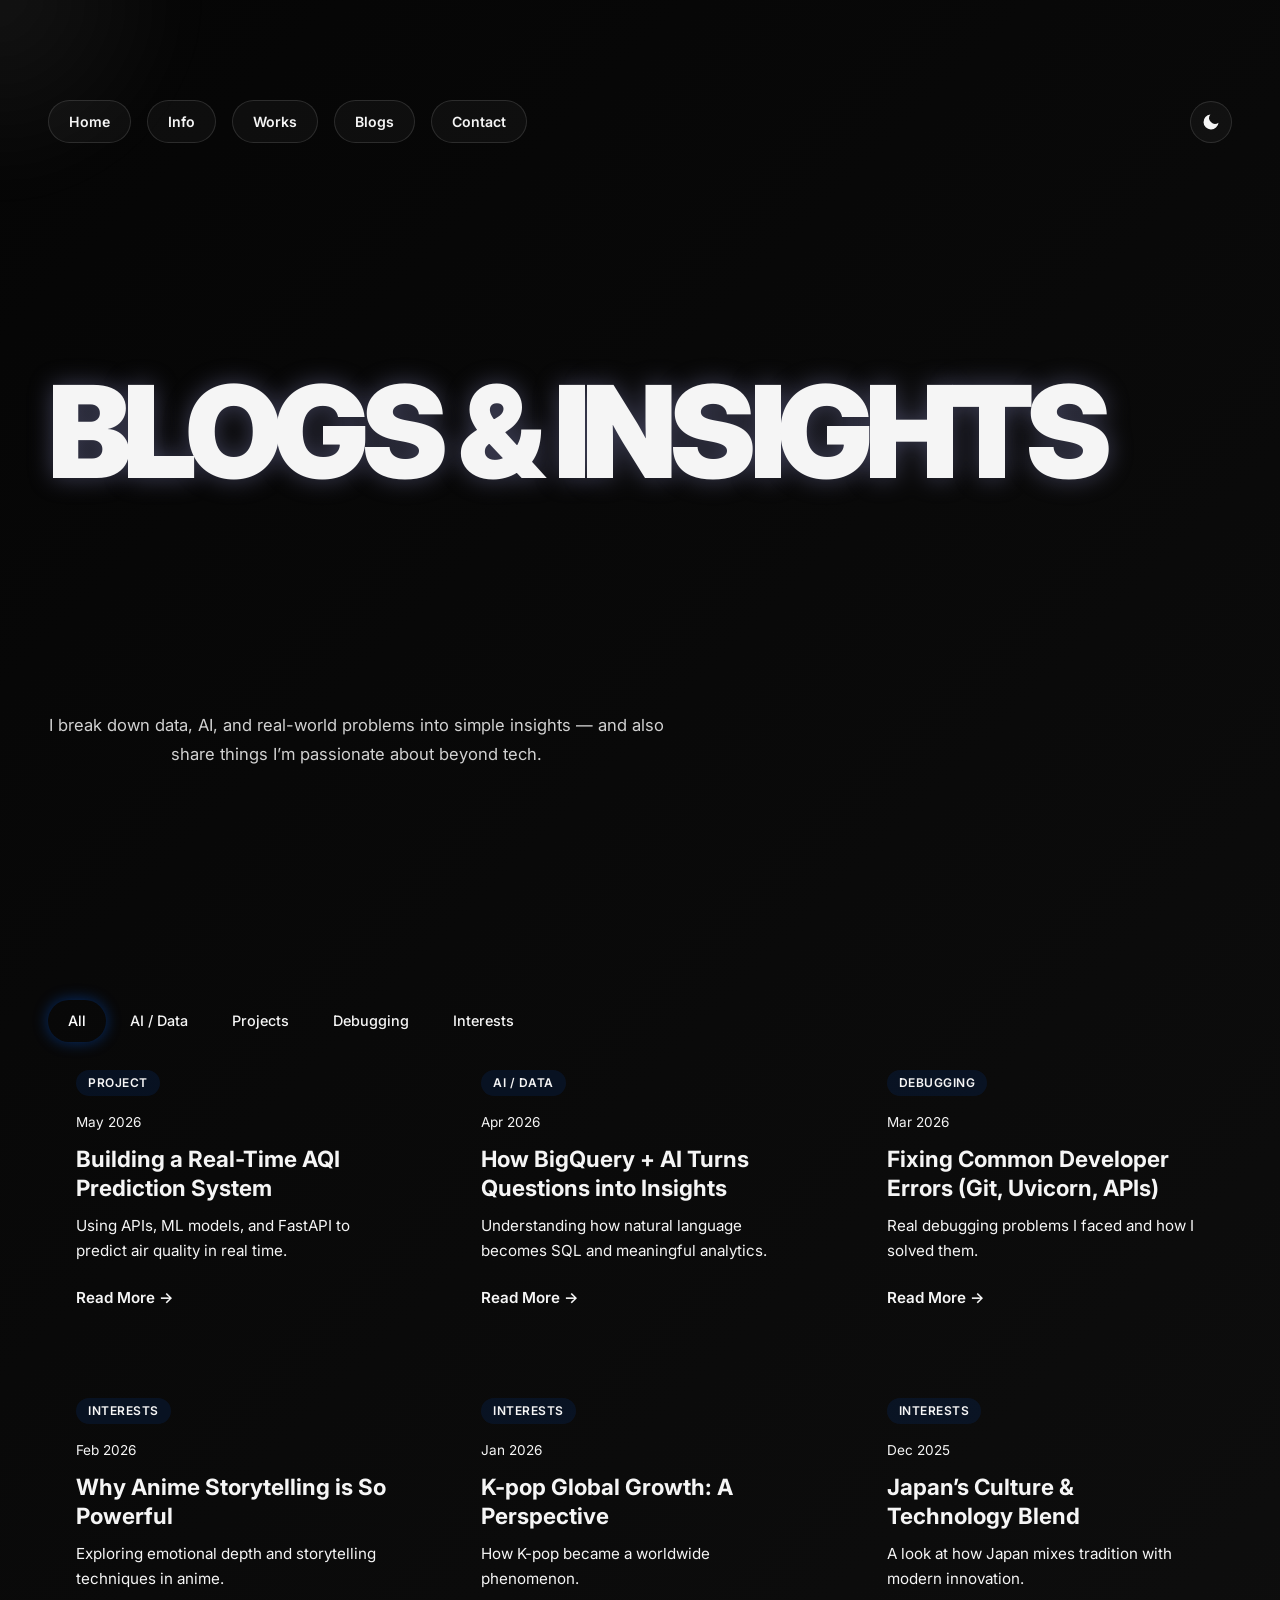
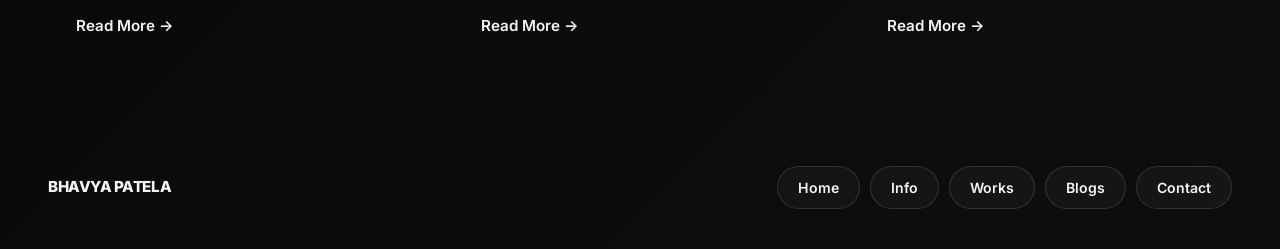
==== blogs.html @ 332b0438 "Added Blog Section" ====
<!DOCTYPE html>
<html lang="en">

<head>
  <meta charset="UTF-8" />
  <meta name="viewport" content="width=device-width, initial-scale=1.0" />
  <title>Bhavya Patela | Blogs & Insights</title>
  <meta name="description"
    content="Blogs and Insights by Bhavya Patela - Covering Data Analysis, AI, BigQuery, and personal interests like Anime, K-pop, and Japan." />

  <link rel="preconnect" href="https://fonts.googleapis.com" />
  <link rel="preconnect" href="https://fonts.gstatic.com" crossorigin />
  <link href="https://fonts.googleapis.com/css2?family=Inter:wght@400;500;600;700;800;900&display=swap"
    rel="stylesheet" />
  <link href="https://fonts.googleapis.com/css2?family=Roboto+Condensed:wght@600&display=swap" rel="stylesheet">

  <link rel="stylesheet" href="style.css" />
</head>

<body class="blogs-page">
  <div class="noise"></div>
  <div class="cursor-glow" id="cursorGlow"></div>

  <main>
    <section class="hero section">
      <div class="hero-nav-pills reveal show">
        <div class="nav-links">
          <a href="index.html#hero">Home</a>
          <a href="index.html#about">Info</a>
          <a href="index.html#projects">Works</a>
          <a href="blogs.html" class="active">Blogs</a>
          <a href="index.html#contact">Contact</a>
        </div>
        <button class="theme-toggle" id="themeToggle" aria-label="Toggle theme">
          <svg id="themeIcon" viewBox="0 0 24 24">
            <path d="M21 12.79A9 9 0 1 1 11.21 3 7 7 0 0 0 21 12.79z"></path>
          </svg>
        </button>
      </div>

      <div class="hero-title reveal show">
        <h1>Blogs & Insights</h1>
      </div>

      <div class="hero-bottom">
        <div class="hero-intro reveal show" style="max-width: 800px; margin: 0 auto; text-align: center;">
          <p>
            I break down data, AI, and real-world problems into simple insights — and also share things I’m passionate about beyond tech.
          </p>
        </div>
      </div>
    </section>

    <section class="section blogs-section">
      <div class="blog-filters reveal show">
        <button class="filter-btn active" data-filter="all">All</button>
        <button class="filter-btn" data-filter="ai-data">AI / Data</button>
        <button class="filter-btn" data-filter="projects">Projects</button>
        <button class="filter-btn" data-filter="debugging">Debugging</button>
        <button class="filter-btn" data-filter="interests">Interests</button>
      </div>

      <div class="blog-grid" id="blogGrid">
        <!-- Professional Blogs -->
        <article class="blog-card reveal show" data-category="projects">
          <div class="blog-content">
            <span class="blog-tag">Project</span>
            <span class="blog-date">May 2026</span>
            <h3>Building a Real-Time AQI Prediction System</h3>
            <p>Using APIs, ML models, and FastAPI to predict air quality in real time.</p>
            <button class="read-more-btn" onclick="openModal('Building a Real-Time AQI Prediction System')">Read More &rarr;</button>
          </div>
        </article>

        <article class="blog-card reveal show" data-category="ai-data">
          <div class="blog-content">
            <span class="blog-tag">AI / Data</span>
            <span class="blog-date">Apr 2026</span>
            <h3>How BigQuery + AI Turns Questions into Insights</h3>
            <p>Understanding how natural language becomes SQL and meaningful analytics.</p>
            <button class="read-more-btn" onclick="openModal('How BigQuery + AI Turns Questions into Insights')">Read More &rarr;</button>
          </div>
        </article>

        <article class="blog-card reveal show" data-category="debugging">
          <div class="blog-content">
            <span class="blog-tag">Debugging</span>
            <span class="blog-date">Mar 2026</span>
            <h3>Fixing Common Developer Errors (Git, Uvicorn, APIs)</h3>
            <p>Real debugging problems I faced and how I solved them.</p>
            <button class="read-more-btn" onclick="openModal('Fixing Common Developer Errors (Git, Uvicorn, APIs)')">Read More &rarr;</button>
          </div>
        </article>

        <!-- Personal Interest Blogs -->
        <article class="blog-card reveal show" data-category="interests">
          <div class="blog-content">
            <span class="blog-tag">Interests</span>
            <span class="blog-date">Feb 2026</span>
            <h3>Why Anime Storytelling is So Powerful</h3>
            <p>Exploring emotional depth and storytelling techniques in anime.</p>
            <button class="read-more-btn" onclick="openModal('Why Anime Storytelling is So Powerful')">Read More &rarr;</button>
          </div>
        </article>

        <article class="blog-card reveal show" data-category="interests">
          <div class="blog-content">
            <span class="blog-tag">Interests</span>
            <span class="blog-date">Jan 2026</span>
            <h3>K-pop Global Growth: A Perspective</h3>
            <p>How K-pop became a worldwide phenomenon.</p>
            <button class="read-more-btn" onclick="openModal('K-pop Global Growth: A Perspective')">Read More &rarr;</button>
          </div>
        </article>

        <article class="blog-card reveal show" data-category="interests">
          <div class="blog-content">
            <span class="blog-tag">Interests</span>
            <span class="blog-date">Dec 2025</span>
            <h3>Japan’s Culture & Technology Blend</h3>
            <p>A look at how Japan mixes tradition with modern innovation.</p>
            <button class="read-more-btn" onclick="openModal('Japan’s Culture & Technology Blend')">Read More &rarr;</button>
          </div>
        </article>
      </div>
    </section>

  </main>

  <footer class="site-footer">
    <p>BHAVYA PATELA</p>
    <div>
      <a href="index.html#hero">Home</a>
      <a href="index.html#about">Info</a>
      <a href="index.html#projects">Works</a>
      <a href="blogs.html">Blogs</a>
      <a href="index.html#contact">Contact</a>
    </div>
  </footer>

  <!-- Blog Modal Placeholder -->
  <div class="blog-modal" id="blogModal">
    <div class="modal-content">
      <button class="close-btn" onclick="closeModal()">&times;</button>
      <div class="modal-body">
        <h2 id="modalTitle">Blog Title</h2>
        <div class="modal-meta">
            <span id="modalDate">May 2026</span> &bull; <span id="modalCategory">Category</span>
        </div>
        <div class="modal-text">
            <p>This is a placeholder for the full blog content. In a complete application, this would contain the full article detailing the topic, complete with code snippets, images, and deeper insights.</p>
            <p>Lorem ipsum dolor sit amet, consectetur adipiscing elit. Sed do eiusmod tempor incididunt ut labore et dolore magna aliqua. Ut enim ad minim veniam, quis nostrud exercitation ullamco laboris nisi ut aliquip ex ea commodo consequat.</p>
        </div>
      </div>
    </div>
  </div>

  <script src="script.js"></script>
  <script src="blogs.js"></script>
</body>

</html>
---- style.css ----
:root {
  --bg: #050505;
  --panel: #0d0d0d;
  --text: #f5f5f5;
  --muted: #a6a6a6;
  --line: rgba(255, 255, 255, 0.12);
  --line-strong: rgba(255, 255, 255, 0.26);
  --pill: rgba(255, 255, 255, 0.035);
  --max: 1440px;
  --radius: 28px;
}

body.light-theme {
  --bg: #f8f8f8;
  --panel: #ffffff;
  --text: #121212;
  --muted: #666666;
  --line: rgba(0, 0, 0, 0.08);
  --line-strong: rgba(0, 0, 0, 0.18);
  --pill: rgba(0, 0, 0, 0.025);
}

* {
  margin: 0;
  padding: 0;
  box-sizing: border-box;
}

html {
  scroll-behavior: smooth;
}

body {
  font-family: "Inter", sans-serif;
  color: var(--text);
  overflow-x: hidden;
  line-height: 1.5;
  background: linear-gradient(135deg, #050505, #111111, #0a0a0a, #1a1a1a);
  background-size: 400% 400%;
  animation: bgShift 14s ease-in-out infinite alternate;
  transition: background 0.3s ease, color 0.3s ease;
}

body.light-theme {
  background: linear-gradient(135deg, #f8f8f8, #efefef, #f2f2f2, #e8e8e8);
}

@keyframes bgShift {
  0% {
    background-position: 0% 0%;
  }

  33% {
    background-position: 100% 50%;
  }

  66% {
    background-position: 50% 100%;
  }

  100% {
    background-position: 0% 50%;
  }
}

a {
  color: inherit;
  text-decoration: none;
}

button,
input,
textarea {
  font: inherit;
}

textarea {
  resize: none;
  overflow-y: auto;
}

/* Chrome, Edge, Brave */
::-webkit-scrollbar {
  width: 8px;
}

::-webkit-scrollbar-track {
  background: #0d0d0d;
}

::-webkit-scrollbar-thumb {
  background: rgba(255, 255, 255, 0.15);
  border-radius: 10px;
}

::-webkit-scrollbar-thumb:hover {
  background: rgba(255, 255, 255, 0.3);
}

/* Firefox */
* {
  scrollbar-width: thin;
  scrollbar-color: rgba(255, 255, 255, 0.2) #0d0d0d;
}

img {
  max-width: 100%;
  display: block;
}

/* overlays */
.noise {
  position: fixed;
  inset: 0;
  pointer-events: none;
  opacity: 0.04;
  z-index: 0;
  background-image:
    radial-gradient(circle at 25% 25%, rgba(255, 255, 255, 0.14) 0 1px, transparent 1px),
    radial-gradient(circle at 75% 75%, rgba(255, 255, 255, 0.1) 0 1px, transparent 1px);
  background-size: 18px 18px;
}

body.light-theme .noise {
  opacity: 0.03;
  background-image:
    radial-gradient(circle at 25% 25%, rgba(0, 0, 0, 0.1) 0 1px, transparent 1px),
    radial-gradient(circle at 75% 75%, rgba(0, 0, 0, 0.08) 0 1px, transparent 1px);
}

.cursor-glow {
  position: fixed;
  width: 420px;
  height: 420px;
  border-radius: 50%;
  background: radial-gradient(circle, rgba(255, 255, 255, 0.06), transparent 68%);
  transform: translate(-50%, -50%);
  pointer-events: none;
  z-index: 0;
  filter: blur(18px);
}

body.light-theme .cursor-glow {
  background: radial-gradient(circle, rgba(0, 0, 0, 0.04), transparent 68%);
}

.theme-toggle {
  background: var(--pill);
  border: 1px solid var(--line);
  color: var(--text);
  padding: 10px;
  border-radius: 999px;
  cursor: pointer;
  display: flex;
  align-items: center;
  justify-content: center;
  transition: 0.25s ease;
  width: 42px;
  height: 42px;
}

.theme-toggle:hover {
  background: var(--line);
  transform: scale(1.05);
}

.theme-toggle svg {
  width: 20px;
  height: 20px;
  fill: currentColor;
}

/* base section */
.section {
  position: relative;
  z-index: 1;
  width: min(100%, var(--max));
  margin: 0 auto;
  padding: 110px 60px;
}

/* hero */
.hero {
  min-height: 100vh;
  padding-top: 36px;
  padding-bottom: 48px;
  display: flex;
  flex-direction: column;
  justify-content: space-between;
  gap: 0;
}

.hero-nav-pills {
  display: flex;
  gap: 16px;
  flex-wrap: wrap;
  justify-content: space-between;
  align-items: center;
}

.nav-links {
  display: flex;
  gap: 16px;
  flex-wrap: wrap;
}

.hero-nav-pills a,
.site-footer a {
  display: inline-flex;
  align-items: center;
  justify-content: center;
  border: 1px solid var(--line);
  background: var(--pill);
  color: var(--text);
  border-radius: 999px;
  padding: 10px 20px;
  font-size: 0.88rem;
  font-weight: 600;
  transition: 0.25s ease;
  white-space: nowrap;
}

.hero-nav-pills a:hover,
.site-footer a:hover,
.socials a:hover,
.btn:hover {
  transform: translateY(-1px);
  border-color: var(--line-strong);
  background: var(--line);
}

.hero-title {
  flex: 1;
  display: flex;
  align-items: center;
  padding: 24px 0 16px;
}

.hero-title {
  text-shadow: 0 0 25px rgba(146, 148, 204, 0.4);
}

.hero-title h1 {
  width: 100%;
  font-size: clamp(4rem, 11vw, 10.5rem);
  line-height: 0.9;
  letter-spacing: -0.06em;
  font-weight: 900;
  text-transform: uppercase;
  white-space: nowrap;
}

.hero-bottom {
  display: grid;
  grid-template-columns: 1fr minmax(280px, 520px);
  gap: 48px;
  align-items: end;
  padding-bottom: 8px;
}

.hero-tags {
  display: flex;
  gap: 10px;
  flex-wrap: wrap;
  align-self: end;
}

.hero-tags span {
  border: 1px solid var(--line);
  border-radius: 999px;
  padding: 9px 16px;
  background: var(--pill);
  color: var(--muted);
  font-size: 0.9rem;
  transition: all 0.3s cubic-bezier(0.4, 0, 0.2, 1);
  cursor: default;
}

.hero-tags span:hover {
  background: var(--text);
  color: var(--bg);
  border-color: var(--text);
  transform: translateY(-3px);
  box-shadow: 0 10px 20px rgba(0, 0, 0, 0.1);
}

body.light-theme .hero-tags span:hover {
  box-shadow: 0 10px 20px rgba(0, 0, 0, 0.05);
}

.hero-intro {
  justify-self: end;
  width: 100%;
}

.hero-intro p {
  font-size: clamp(0.95rem, 1.3vw, 1.18rem);
  line-height: 1.7;
  color: var(--text);
  opacity: 0.85;
  margin-bottom: 24px;
}

.hero-actions {
  display: flex;
  gap: 12px;
  flex-wrap: wrap;
}

/* buttons */
.btn {
  display: inline-flex;
  align-items: center;
  justify-content: center;
  padding: 13px 24px;
  border-radius: 999px;
  border: 1px solid var(--line);
  font-weight: 700;
  font-size: 0.95rem;
  transition: 0.25s ease;
  cursor: pointer;
}

.btn-solid {
  background: #ffffff;
  color: #050505;
  border-color: transparent;
}

.btn-solid:hover {
  background: #e8e8e8;
}

.btn-outline {
  background: transparent;
  color: var(--text);
}

/* section headers */
.section-head {
  display: grid;
  gap: 10px;
  margin-bottom: 48px;
}

.eyebrow {
  color: var(--muted);
  font-size: 0.88rem;
  letter-spacing: 0.06em;
}

.section-head h2 {
  font-size: clamp(2rem, 4.5vw, 3.8rem);
  line-height: 1;
  letter-spacing: -0.05em;
  font-weight: 800;
}

/* projects */
.projects-grid {
  display: grid;
  grid-template-columns: repeat(2, minmax(0, 1fr));
  gap: 24px;
}

.project-card {
  border: 1px solid var(--line);
  border-radius: 32px;
  overflow: hidden;
  background: var(--panel);
  transition: transform 0.3s ease, border-color 0.3s ease, box-shadow 0.3s ease;
  will-change: transform;
}

.project-card:hover {
  border-color: var(--line-strong);
  box-shadow: 0 20px 60px rgba(0, 0, 0, 0.5);
}

.project-card:hover {
  box-shadow: 0 0 30px rgba(129, 129, 129, 0.25);
  transform: translateY(-5px);
}

.project-visual {
  position: relative;
  height: 380px;
  overflow: hidden;
  background: #111;
}

.project-visual img {
  width: 100%;
  height: 100%;
  object-fit: cover;
  transition: transform 0.6s ease;
}

.project-card:hover .project-visual img {
  transform: scale(1.05);
}

.project-visual::after {
  content: "";
  position: absolute;
  inset: 0;
  background: linear-gradient(to top, rgba(0, 0, 0, 0.6), rgba(0, 0, 0, 0.08), transparent);
}

.project-visual span {
  position: absolute;
  left: 22px;
  bottom: 22px;
  z-index: 2;
  border: 1px solid rgba(255, 255, 255, 0.16);
  background: rgba(0, 0, 0, 0.35);
  backdrop-filter: blur(8px);
  padding: 8px 16px;
  border-radius: 999px;
  font-size: 0.88rem;
  font-weight: 600;
  color: #fff;
}

.project-meta {
  padding: 22px 24px;
  display: flex;
  align-items: flex-end;
  justify-content: space-between;
  gap: 20px;
  border-top: 1px solid var(--line);
}

.project-year {
  color: var(--muted);
  font-size: 0.88rem;
  margin-bottom: 6px;
}

.project-meta h3 {
  font-size: 1.5rem;
  letter-spacing: -0.04em;
  line-height: 1.15;
}

.project-meta a {
  color: var(--muted);
  font-weight: 600;
  font-size: 0.9rem;
  transition: color 0.25s ease;
  white-space: nowrap;
}

.project-meta a:hover {
  color: var(--text);
}

/* about */
.about-layout {
  display: grid;
  grid-template-columns: 1.3fr 0.85fr;
  gap: 24px;
  align-items: start;
}

.about-copy {
  border: 1px solid var(--line);
  border-radius: var(--radius);
  padding: 32px;
  background: var(--pill);
}

.about-copy p {
  font-size: 1.05rem;
  color: var(--text);
  opacity: 0.9;
  line-height: 1.85;
  margin-bottom: 18px;
}

.about-copy p:last-child {
  margin-bottom: 0;
}

.stats-grid {
  display: grid;
  gap: 16px;
}

.stat-card {
  border: 1px solid var(--line);
  border-radius: 24px;
  padding: 24px;
  background: var(--pill);
  transition: border-color 0.25s ease;
}

.stat-card:hover {
  border-color: var(--line-strong);
}

.stat-card h3 {
  font-size: 2.8rem;
  line-height: 1;
  letter-spacing: -0.06em;
  margin-bottom: 8px;
}

.stat-card p {
  color: var(--muted);
  font-size: 0.9rem;
}

/* services + timeline */
.services-list,
.timeline {
  border-top: 1px solid var(--line);
}

.service-row {
  display: grid;
  grid-template-columns: 60px 220px 1fr;
  gap: 20px;
  align-items: start;
  padding: 22px 0;
  border-bottom: 1px solid var(--line);
}

.timeline-row {
  display: grid;
  grid-template-columns: minmax(180px, 220px) 1fr 140px;
  gap: 20px;
  align-items: start;
  padding: 22px 0;
  border-bottom: 1px solid var(--line);
}

.service-row:hover,
.timeline-row:hover {
  background: rgba(255, 255, 255, 0.015);
  padding-left: 8px;
  padding-right: 8px;
  border-radius: 12px;
  margin: 0 -8px;
}

.service-row span,
.timeline-year {
  color: var(--muted);
  font-size: 0.88rem;
  font-weight: 600;
}

.service-row h3,
.timeline-role {
  font-size: 1.2rem;
  font-weight: 700;
  letter-spacing: -0.03em;
  line-height: 1.35;
}

.service-row p,
.timeline-place {
  color: var(--muted);
  font-size: 0.95rem;
  line-height: 1.55;
}

/* ── MARQUEE ── */
.marquee-section {
  width: 100%;
  overflow: hidden;
  padding: 36px 0;
  background: var(--pill);
  border-top: 1px solid var(--line);
  border-bottom: 1px solid var(--line);
}

.marquee {
  width: 100%;
  overflow: hidden;
  position: relative;
}

.marquee::before,
.marquee::after {
  content: "";
  position: absolute;
  top: 0;
  width: 120px;
  height: 100%;
  z-index: 2;
  pointer-events: none;
}

.marquee::before {
  left: 0;
  background: linear-gradient(to right, var(--bg), transparent);
}

.marquee::after {
  right: 0;
  background: linear-gradient(to left, var(--bg), transparent);
}

.marquee-track {
  display: flex;
  align-items: center;
  width: max-content;
  animation: marquee-scroll 26s linear infinite;
  will-change: transform;
}

.marquee-content {
  display: flex;
  align-items: center;
  gap: 100px;
  flex: 0 0 auto;
  margin-right: 100px;
}

.tech-logo {
  height: 48px;
  width: auto;
  flex: 0 0 auto;
  object-fit: contain;
  opacity: 0.65;
  filter: grayscale(100%) brightness(0.8);
  transition: transform 0.25s ease, filter 0.25s ease, opacity 0.25s ease;
}

.tech-logo:hover {
  opacity: 1;
  filter: grayscale(0%) brightness(1);
  transform: scale(1.1);
}

@keyframes marquee-scroll {
  from {
    transform: translateX(0);
  }

  to {
    transform: translateX(-50%);
  }
}

/* contact */
.contact-box {
  border: 1px solid var(--line);
  border-radius: 36px;
  padding: 40px;
  background: var(--panel);
  display: grid;
  grid-template-columns: 1.1fr 0.9fr;
  gap: 40px;
}

.contact-copy h2 {
  font-size: clamp(1.8rem, 3.5vw, 3.2rem);
  line-height: 1.05;
  letter-spacing: -0.05em;
  margin: 10px 0 18px;
}

.contact-text {
  color: var(--text);
  opacity: 0.8;
  max-width: 500px;
  margin-bottom: 22px;
  line-height: 1.75;
  font-size: 0.98rem;
}

.email-link {
  display: inline-block;
  font-size: 1rem;
  font-weight: 700;
  margin-bottom: 22px;
  transition: opacity 0.2s ease;
}

.email-link:hover {
  opacity: 0.7;
}

.socials {
  display: flex;
  gap: 10px;
  flex-wrap: wrap;
}

.socials a {
  border: 1px solid var(--line);
  border-radius: 999px;
  padding: 9px 18px;
  color: var(--muted);
  font-size: 0.9rem;
  transition: 0.25s ease;
}

.socials a:hover {
  color: var(--text);
  border-color: var(--line-strong);
}

.contact-form {
  display: grid;
  gap: 14px;
}

.contact-form input,
.contact-form textarea {
  width: 100%;
  border: 1px solid var(--line);
  background: rgba(255, 255, 255, 0.02);
  border-radius: 18px;
  padding: 14px 18px;
  color: var(--text);
  outline: none;
  transition: border-color 0.2s ease, background 0.2s ease;
  font-size: 0.95rem;
}

.contact-form input:focus,
.contact-form textarea:focus {
  border-color: var(--line-strong);
  background: rgba(255, 255, 255, 0.04);
}

.form-note {
  color: var(--muted);
  min-height: 20px;
  font-size: 0.9rem;
}

/* footer */
.site-footer {
  width: min(100%, var(--max));
  margin: 0 auto;
  padding: 0 60px 40px;
  display: flex;
  justify-content: space-between;
  align-items: center;
  gap: 18px;
  position: relative;
  z-index: 1;
}

.site-footer p {
  font-weight: 800;
  letter-spacing: -0.03em;
  font-size: 0.95rem;
}

.site-footer div {
  display: flex;
  gap: 10px;
  flex-wrap: wrap;
}

/* reveal */
.reveal {
  opacity: 0;
  transform: translateY(28px);
  transition: opacity 0.75s ease, transform 0.75s ease;
}

.reveal.show {
  opacity: 1;
  transform: translateY(0);
}

/* typewriter */
.typewriter-line {
  font-size: 1.1rem;
  color: var(--muted);
  margin-top: 14px;
  letter-spacing: 0.02em;
  min-height: 1.6em;
}

.typewriter-line::after {
  content: "|";
  animation: blink 0.7s infinite;
  margin-left: 2px;
  color: var(--muted);
}

@keyframes blink {

  0%,
  100% {
    opacity: 1;
  }

  50% {
    opacity: 0;
  }
}

/* responsive */
@media (max-width: 1280px) {
  .section {
    padding: 100px 48px;
  }

  .site-footer {
    padding: 0 48px 40px;
  }

  .hero-title h1 {
    font-size: clamp(3.5rem, 10vw, 9rem);
  }
}

@media (max-width: 1100px) {
  .section {
    padding: 90px 40px;
  }

  .site-footer {
    padding: 0 40px 36px;
  }

  .hero-bottom {
    grid-template-columns: 1fr;
    gap: 28px;
  }

  .hero-intro {
    justify-self: start;
    max-width: 600px;
  }

  .about-layout {
    grid-template-columns: 1fr;
  }

  .projects-grid {
    grid-template-columns: 1fr;
  }

  .contact-box {
    grid-template-columns: 1fr;
    gap: 28px;
  }

  .service-row {
    grid-template-columns: 60px 200px 1fr;
    gap: 16px;
  }

  .timeline-row {
    grid-template-columns: 200px 1fr 140px;
    gap: 16px;
  }
}

@media (max-width: 900px) {
  .hero-title h1 {
    font-size: clamp(3rem, 9vw, 7rem);
    white-space: normal;
    word-break: break-word;
  }

  .service-row {
    grid-template-columns: 50px 160px 1fr;
    gap: 12px;
  }

  .timeline-row {
    grid-template-columns: 180px 1fr 120px;
    gap: 12px;
  }
}

@media (max-width: 768px) {
  .section {
    padding: 64px 20px;
  }

  .section-head {
    gap: 10px;
    margin-bottom: 32px;
  }

  .eyebrow {
    font-size: 0.8rem;
    text-transform: uppercase;
    letter-spacing: 0.1em;
  }

  .section-head h2 {
    font-size: 2.2rem;
    line-height: 1.1;
  }

  .hero {
    min-height: 95vh;
    padding-top: 48px;
    padding-bottom: 48px;
    gap: 40px;
  }

  .hero-nav-pills {
    gap: 12px;
    justify-content: center;
    width: 100%;
    margin-bottom: 20px;
  }

  .hero-nav-pills a,
  .site-footer a {
    font-size: 0.82rem;
    padding: 12px 18px;
    flex: 1;
    min-width: calc(50% - 12px);
  }

  .hero-title {
    padding: 32px 0;
    text-align: center;
  }

  .hero-title h1 {
    font-size: clamp(3rem, 14vw, 4.8rem);
    line-height: 0.95;
    letter-spacing: -0.04em;
    white-space: normal;
    word-break: break-word;
  }

  .hero-bottom {
    grid-template-columns: 1fr;
    gap: 24px;
    text-align: center;
  }

  .hero-tags {
    justify-content: center;
    gap: 8px;
  }

  .hero-tags span {
    padding: 8px 14px;
    font-size: 0.8rem;
  }

  .hero-intro {
    max-width: 100%;
  }

  .hero-intro p {
    font-size: 1rem;
    line-height: 1.6;
    color: var(--text);
    opacity: 0.85;
  }

  .hero-actions {
    justify-content: center;
    gap: 12px;
  }

  .btn {
    padding: 12px 24px;
    font-size: 0.9rem;
    width: 100%;
  }

  .projects-grid {
    grid-template-columns: 1fr;
    gap: 24px;
  }

  .project-card {
    border-radius: 28px;
  }

  .project-visual {
    height: 260px;
  }

  .project-meta {
    padding: 20px;
    flex-direction: column;
    align-items: stretch;
    gap: 16px;
  }

  .project-meta h3 {
    font-size: 1.4rem;
    margin-bottom: 4px;
  }

  .project-meta a {
    display: block;
    padding: 10px;
    text-align: center;
    border: 1px solid var(--line);
    border-radius: 12px;
    background: var(--pill);
  }

  .about-copy {
    padding: 24px;
    border-radius: 24px;
  }

  .about-copy p {
    font-size: 1rem;
    line-height: 1.7;
  }

  .stats-grid {
    grid-template-columns: 1fr;
    gap: 16px;
  }

  .stat-card {
    padding: 24px;
    text-align: center;
  }

  .stat-card h3 {
    font-size: 2.4rem;
  }

  .service-row,
  .timeline-row {
    grid-template-columns: 1fr;
    gap: 8px;
    padding: 20px 12px;
    background: var(--pill);
    border-radius: 16px;
    margin-bottom: 12px;
    border-bottom: none;
  }

  .service-row span,
  .timeline-year {
    font-size: 0.85rem;
    color: var(--muted);
    opacity: 0.8;
  }

  .service-row h3,
  .timeline-role {
    font-size: 1.1rem;
    line-height: 1.3;
  }

  .service-row p,
  .timeline-place {
    font-size: 0.9rem;
    line-height: 1.6;
    color: var(--muted);
  }

  .marquee-section {
    padding: 32px 0;
  }

  .marquee-content {
    gap: 60px;
  }

  .tech-logo {
    height: 40px;
  }

  .contact-box {
    padding: 24px;
    border-radius: 28px;
  }

  .contact-copy h2 {
    font-size: 2rem;
    text-align: center;
  }

  .contact-text {
    font-size: 1rem;
    text-align: center;
    margin: 0 auto 24px;
  }

  .email-link {
    display: block;
    text-align: center;
    font-size: 1.1rem;
    margin-bottom: 32px;
  }

  .socials {
    justify-content: center;
    gap: 10px;
  }

  .contact-form {
    margin-top: 20px;
  }

  .site-footer {
    padding: 0 20px 40px;
    text-align: center;
    align-items: center;
  }

  .site-footer div {
    justify-content: center;
    width: 100%;
  }
}

@media (max-width: 400px) {
  .hero-title h1 {
    font-size: clamp(2.4rem, 15vw, 3.8rem);
  }

  .section {
    padding: 56px 16px;
  }

  .hero-nav-pills a {
    font-size: 0.75rem;
    padding: 8px 12px;
  }

  .project-visual {
    height: 220px;
  }

  .contact-box {
    padding: 20px;
  }
  }
}

/* ==========================================================================
   BLOGS & INSIGHTS PAGE STYLES
   ========================================================================== */

/* Filters */
.blog-filters {
  display: flex;
  flex-wrap: wrap;
  gap: 12px;
  justify-content: center;
  margin-bottom: 48px;
}

.filter-btn {
  background: var(--bg-card);
  color: var(--text-secondary);
  border: 1px solid var(--border);
  padding: 10px 20px;
  border-radius: 30px;
  font-family: inherit;
  font-size: 0.9rem;
  font-weight: 500;
  cursor: pointer;
  transition: all 0.3s ease;
}

.filter-btn:hover {
  border-color: var(--accent);
  color: var(--text-primary);
}

.filter-btn.active {
  background: var(--accent);
  color: #fff;
  border-color: var(--accent);
  box-shadow: 0 0 15px rgba(0, 102, 255, 0.4);
}

/* Blog Grid */
.blog-grid {
  display: grid;
  grid-template-columns: repeat(3, 1fr);
  gap: 32px;
}

@media (max-width: 1024px) {
  .blog-grid {
    grid-template-columns: repeat(2, 1fr);
  }
}

@media (max-width: 768px) {
  .blog-grid {
    grid-template-columns: 1fr;
  }
}

/* Blog Card */
.blog-card {
  background: var(--bg-card);
  border: 1px solid var(--border);
  border-radius: 16px;
  padding: 28px;
  display: flex;
  flex-direction: column;
  transition: all 0.4s cubic-bezier(0.16, 1, 0.3, 1);
  position: relative;
  overflow: hidden;
  height: 100%;
}

.blog-card::before {
  content: "";
  position: absolute;
  top: 0;
  left: 0;
  right: 0;
  height: 3px;
  background: linear-gradient(90deg, transparent, var(--accent), transparent);
  opacity: 0;
  transition: opacity 0.4s ease;
}

.blog-card:hover {
  transform: translateY(-5px) scale(1.02);
  border-color: rgba(255, 255, 255, 0.2);
  box-shadow: 0 10px 30px rgba(0, 102, 255, 0.1);
}

.blog-card:hover::before {
  opacity: 1;
}

.blog-content {
  display: flex;
  flex-direction: column;
  flex-grow: 1;
}

.blog-tag {
  align-self: flex-start;
  background: rgba(0, 102, 255, 0.1);
  color: var(--accent);
  padding: 4px 12px;
  border-radius: 20px;
  font-size: 0.75rem;
  font-weight: 600;
  text-transform: uppercase;
  letter-spacing: 0.5px;
  margin-bottom: 16px;
}

.blog-date {
  font-size: 0.85rem;
  color: var(--text-tertiary);
  margin-bottom: 12px;
}

.blog-card h3 {
  font-size: 1.4rem;
  color: var(--text-primary);
  margin-bottom: 12px;
  line-height: 1.3;
}

.blog-card p {
  color: var(--text-secondary);
  font-size: 0.95rem;
  line-height: 1.6;
  margin-bottom: 24px;
  flex-grow: 1;
}

.read-more-btn {
  background: transparent;
  border: none;
  color: var(--text-primary);
  font-family: inherit;
  font-size: 0.95rem;
  font-weight: 600;
  padding: 0;
  cursor: pointer;
  display: flex;
  align-items: center;
  gap: 8px;
  transition: color 0.3s ease;
  align-self: flex-start;
}

.read-more-btn:hover {
  color: var(--accent);
}

/* Modal */
.blog-modal {
  position: fixed;
  top: 0;
  left: 0;
  width: 100%;
  height: 100%;
  background: rgba(0, 0, 0, 0.8);
  backdrop-filter: blur(8px);
  z-index: 1000;
  display: flex;
  justify-content: center;
  align-items: center;
  opacity: 0;
  pointer-events: none;
  transition: opacity 0.4s ease;
  padding: 20px;
}

.blog-modal.open {
  opacity: 1;
  pointer-events: all;
}

.modal-content {
  background: #111;
  border: 1px solid var(--border);
  border-radius: 16px;
  width: 100%;
  max-width: 800px;
  max-height: 90vh;
  overflow-y: auto;
  position: relative;
  transform: translateY(30px);
  transition: transform 0.4s cubic-bezier(0.16, 1, 0.3, 1);
  box-shadow: 0 20px 50px rgba(0, 0, 0, 0.5);
}

.blog-modal.open .modal-content {
  transform: translateY(0);
}

.close-btn {
  position: absolute;
  top: 20px;
  right: 20px;
  background: rgba(255, 255, 255, 0.1);
  border: none;
  color: #fff;
  width: 36px;
  height: 36px;
  border-radius: 50%;
  font-size: 1.5rem;
  cursor: pointer;
  display: flex;
  align-items: center;
  justify-content: center;
  transition: background 0.3s ease;
}

.close-btn:hover {
  background: rgba(255, 255, 255, 0.2);
}

.modal-body {
  padding: 48px;
}

.modal-body h2 {
  font-size: 2.2rem;
  margin-bottom: 16px;
  color: var(--text-primary);
  line-height: 1.2;
}

.modal-meta {
  font-size: 0.9rem;
  color: var(--text-secondary);
  margin-bottom: 32px;
  padding-bottom: 24px;
  border-bottom: 1px solid var(--border);
}

.modal-meta span {
  color: var(--accent);
  font-weight: 500;
}

.modal-text p {
  color: var(--text-secondary);
  font-size: 1.05rem;
  line-height: 1.8;
  margin-bottom: 24px;
}

@media (max-width: 600px) {
  .modal-body {
    padding: 32px 24px;
  }
  .modal-body h2 {
    font-size: 1.8rem;
  }
}
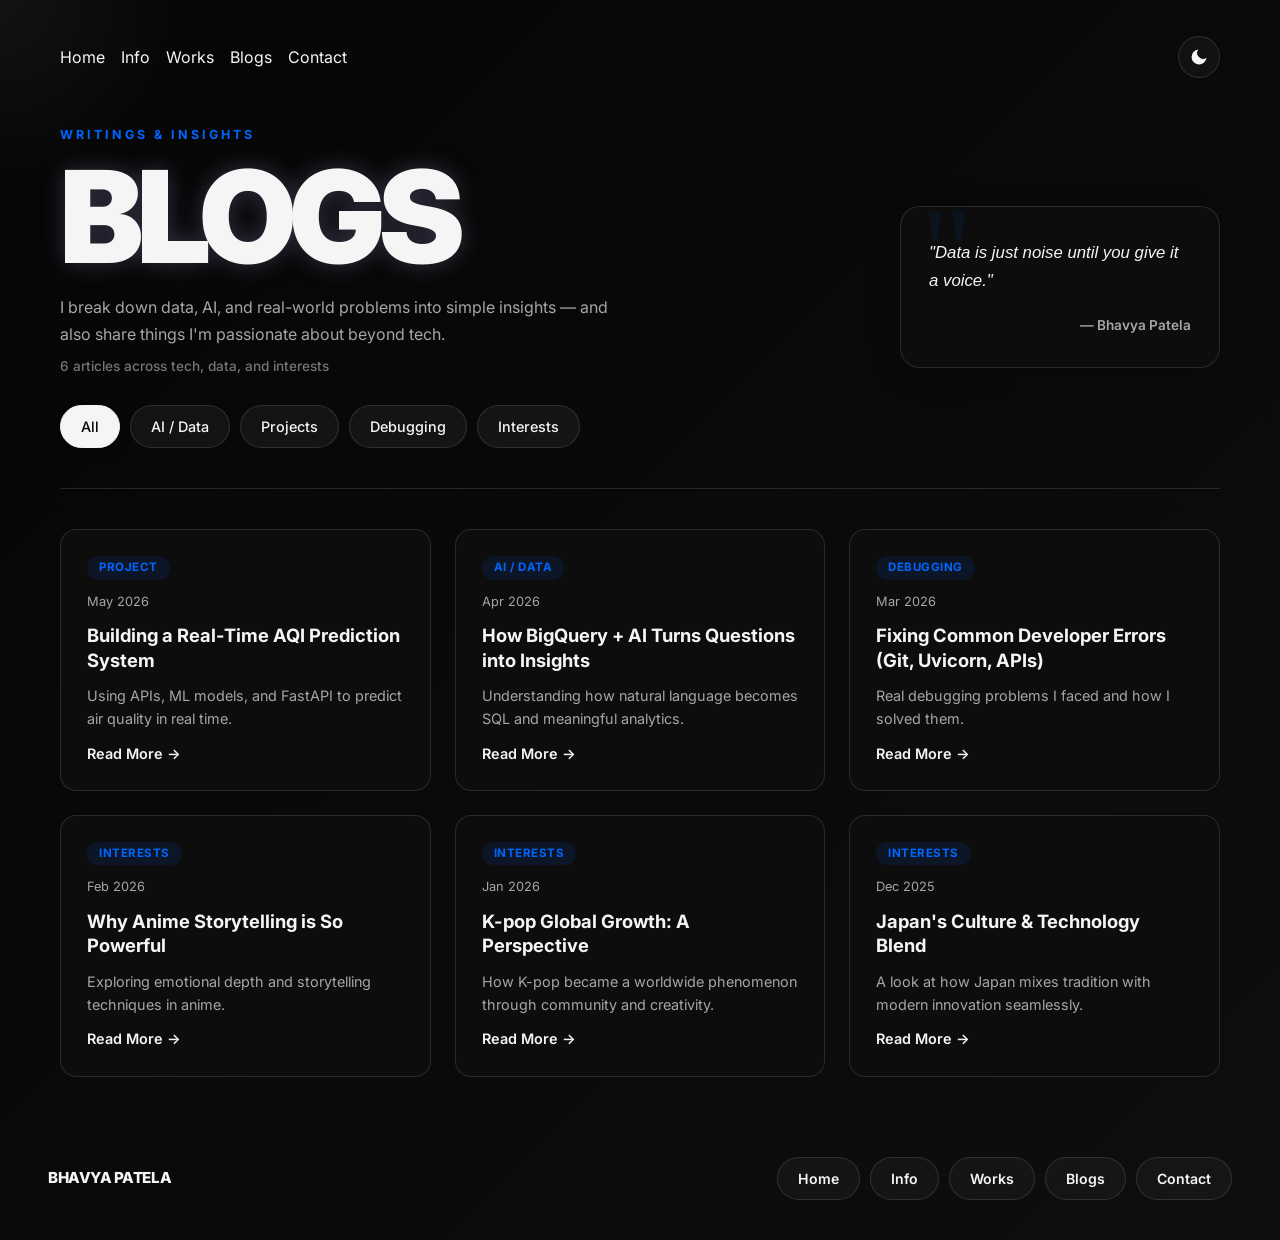
==== commit 60fd75f5: "Updated cards and effect in blogs" ====
--- a/blogs.html
+++ b/blogs.html
@@ -12,121 +12,348 @@
   <link rel="preconnect" href="https://fonts.gstatic.com" crossorigin />
   <link href="https://fonts.googleapis.com/css2?family=Inter:wght@400;500;600;700;800;900&display=swap"
     rel="stylesheet" />
-  <link href="https://fonts.googleapis.com/css2?family=Roboto+Condensed:wght@600&display=swap" rel="stylesheet">
 
   <link rel="stylesheet" href="style.css" />
+
+  <style>
+    /* ---- Blogs Page Scoped Styles ---- */
+    .blogs-page-wrapper {
+      width: min(100%, 1440px);
+      margin: 0 auto;
+      padding: 0 60px;
+    }
+
+    @media (max-width: 768px) {
+      .blogs-page-wrapper {
+        padding: 0 24px;
+      }
+    }
+
+    /* Nav */
+    .blogs-nav {
+      display: flex;
+      justify-content: space-between;
+      align-items: center;
+      padding: 36px 0 0;
+    }
+
+    /* Hero */
+    .blogs-hero-grid {
+      display: grid;
+      grid-template-columns: 1fr 320px;
+      gap: 48px;
+      align-items: center;
+      padding: 48px 0 40px;
+    }
+
+    @media (max-width: 900px) {
+      .blogs-hero-grid {
+        grid-template-columns: 1fr;
+        gap: 36px;
+        padding: 36px 0 28px;
+      }
+    }
+
+    .b-label {
+      font-size: 0.78rem;
+      font-weight: 700;
+      text-transform: uppercase;
+      letter-spacing: 3px;
+      color: #0066ff;
+      margin-bottom: 14px;
+    }
+
+    .b-heading {
+      font-size: clamp(4rem, 10vw, 9rem);
+      font-weight: 900;
+      line-height: 0.9;
+      letter-spacing: -0.05em;
+      text-transform: uppercase;
+      color: var(--text);
+      text-shadow: 0 0 25px rgba(146, 148, 204, 0.3);
+      margin-bottom: 20px;
+    }
+
+    .b-subtitle {
+      font-size: 1rem;
+      line-height: 1.7;
+      color: var(--muted);
+      max-width: 580px;
+      margin-bottom: 8px;
+    }
+
+    .b-count {
+      font-size: 0.85rem;
+      color: var(--muted);
+      font-weight: 500;
+      margin-bottom: 28px;
+      opacity: 0.7;
+    }
+
+    .b-filters {
+      display: flex;
+      flex-wrap: wrap;
+      gap: 10px;
+    }
+
+    .b-quote-card {
+      background: var(--panel);
+      border: 1px solid var(--line);
+      border-radius: 20px;
+      padding: 32px 28px;
+      display: flex;
+      flex-direction: column;
+      gap: 20px;
+      box-shadow: 0 8px 32px rgba(0, 0, 0, 0.18);
+      position: relative;
+      overflow: hidden;
+    }
+
+    .b-quote-card::before {
+      content: '"';
+      position: absolute;
+      top: -20px;
+      left: 20px;
+      font-size: 8rem;
+      color: #0066ff;
+      opacity: 0.08;
+      font-family: Georgia, serif;
+      line-height: 1;
+    }
+
+    .b-quote-card blockquote {
+      font-size: 1.05rem;
+      line-height: 1.65;
+      color: var(--text);
+      font-style: italic;
+      position: relative;
+    }
+
+    .b-quote-card cite {
+      font-size: 0.85rem;
+      font-style: normal;
+      color: var(--muted);
+      font-weight: 600;
+      align-self: flex-end;
+    }
+
+    /* Blog Grid */
+    .blogs-grid-wrapper {
+      padding: 0 0 80px;
+    }
+
+    .blogs-divider {
+      height: 1px;
+      background: var(--line);
+      margin-bottom: 40px;
+    }
+
+    .b-grid {
+      display: grid;
+      grid-template-columns: repeat(3, 1fr);
+      gap: 24px;
+    }
+
+    @media (max-width: 1024px) {
+      .b-grid { grid-template-columns: repeat(2, 1fr); }
+    }
+
+    @media (max-width: 640px) {
+      .b-grid { grid-template-columns: 1fr; }
+    }
+
+    .b-card {
+      background: var(--panel);
+      border: 1px solid var(--line);
+      border-radius: 16px;
+      padding: 26px;
+      display: flex;
+      flex-direction: column;
+      gap: 12px;
+      transition: transform 0.3s ease, box-shadow 0.3s ease, border-color 0.3s ease;
+      position: relative;
+      overflow: hidden;
+    }
+
+    body.light-theme .b-card {
+      background: #fff;
+      border-color: rgba(0,0,0,0.08);
+      box-shadow: 0 2px 12px rgba(0,0,0,0.04);
+    }
+
+    .b-card:hover {
+      transform: translateY(-4px);
+      box-shadow: 0 12px 32px rgba(0, 102, 255, 0.12);
+      border-color: rgba(0, 102, 255, 0.25);
+    }
+
+    body.light-theme .b-card:hover {
+      box-shadow: 0 12px 32px rgba(0, 102, 255, 0.15);
+    }
+
+    .b-card-tag {
+      display: inline-block;
+      background: rgba(0, 102, 255, 0.1);
+      color: #0066ff;
+      padding: 3px 12px;
+      border-radius: 20px;
+      font-size: 0.72rem;
+      font-weight: 700;
+      text-transform: uppercase;
+      letter-spacing: 0.5px;
+      align-self: flex-start;
+    }
+
+    .b-card-date {
+      font-size: 0.8rem;
+      color: var(--muted);
+    }
+
+    .b-card h3 {
+      font-size: 1.15rem;
+      font-weight: 700;
+      color: var(--text);
+      line-height: 1.35;
+    }
+
+    .b-card p {
+      font-size: 0.9rem;
+      color: var(--muted);
+      line-height: 1.6;
+      flex-grow: 1;
+    }
+
+    .b-read-btn {
+      background: none;
+      border: none;
+      color: var(--text);
+      font-family: inherit;
+      font-size: 0.9rem;
+      font-weight: 600;
+      cursor: pointer;
+      padding: 0;
+      display: flex;
+      align-items: center;
+      gap: 6px;
+      transition: color 0.2s ease, gap 0.2s ease;
+      align-self: flex-start;
+    }
+
+    .b-read-btn:hover {
+      color: #0066ff;
+      gap: 10px;
+    }
+  </style>
 </head>
 
-<body class="blogs-page">
+<body>
   <div class="noise"></div>
   <div class="cursor-glow" id="cursorGlow"></div>
 
-  <main>
-    <section class="hero section">
-      <div class="hero-nav-pills reveal show">
-        <div class="nav-links">
-          <a href="index.html#hero">Home</a>
-          <a href="index.html#about">Info</a>
-          <a href="index.html#projects">Works</a>
-          <a href="blogs.html" class="active">Blogs</a>
-          <a href="index.html#contact">Contact</a>
-        </div>
-        <button class="theme-toggle" id="themeToggle" aria-label="Toggle theme">
-          <svg id="themeIcon" viewBox="0 0 24 24">
-            <path d="M21 12.79A9 9 0 1 1 11.21 3 7 7 0 0 0 21 12.79z"></path>
-          </svg>
-        </button>
+  <div class="blogs-page-wrapper">
+    <!-- Nav -->
+    <nav class="blogs-nav">
+      <div class="nav-links">
+        <a href="index.html#hero">Home</a>
+        <a href="index.html#about">Info</a>
+        <a href="index.html#projects">Works</a>
+        <a href="blogs.html" class="active">Blogs</a>
+        <a href="index.html#contact">Contact</a>
       </div>
-
-      <div class="hero-title reveal show">
-        <h1>Blogs & Insights</h1>
-      </div>
-
-      <div class="hero-bottom">
-        <div class="hero-intro reveal show" style="max-width: 800px; margin: 0 auto; text-align: center;">
-          <p>
-            I break down data, AI, and real-world problems into simple insights — and also share things I’m passionate about beyond tech.
-          </p>
+      <button class="theme-toggle" id="themeToggle" aria-label="Toggle theme">
+        <svg id="themeIcon" viewBox="0 0 24 24">
+          <path d="M21 12.79A9 9 0 1 1 11.21 3 7 7 0 0 0 21 12.79z"></path>
+        </svg>
+      </button>
+    </nav>
+
+    <!-- Hero -->
+    <div class="blogs-hero-grid reveal show">
+      <div class="blogs-hero-left">
+        <div class="b-label">Writings &amp; Insights</div>
+        <h1 class="b-heading">Blogs</h1>
+        <p class="b-subtitle">
+          I break down data, AI, and real-world problems into simple insights — and also share things I'm passionate about beyond tech.
+        </p>
+        <p class="b-count">6 articles across tech, data, and interests</p>
+
+        <div class="b-filters" id="blogFilters">
+          <button class="filter-btn active" data-filter="all">All</button>
+          <button class="filter-btn" data-filter="ai-data">AI / Data</button>
+          <button class="filter-btn" data-filter="projects">Projects</button>
+          <button class="filter-btn" data-filter="debugging">Debugging</button>
+          <button class="filter-btn" data-filter="interests">Interests</button>
         </div>
       </div>
-    </section>
-
-    <section class="section blogs-section">
-      <div class="blog-filters reveal show">
-        <button class="filter-btn active" data-filter="all">All</button>
-        <button class="filter-btn" data-filter="ai-data">AI / Data</button>
-        <button class="filter-btn" data-filter="projects">Projects</button>
-        <button class="filter-btn" data-filter="debugging">Debugging</button>
-        <button class="filter-btn" data-filter="interests">Interests</button>
+
+      <div class="blogs-hero-right">
+        <div class="b-quote-card">
+          <blockquote>"Data is just noise until you give it a voice."</blockquote>
+          <cite>— Bhavya Patela</cite>
+        </div>
       </div>
-
-      <div class="blog-grid" id="blogGrid">
-        <!-- Professional Blogs -->
-        <article class="blog-card reveal show" data-category="projects">
-          <div class="blog-content">
-            <span class="blog-tag">Project</span>
-            <span class="blog-date">May 2026</span>
-            <h3>Building a Real-Time AQI Prediction System</h3>
-            <p>Using APIs, ML models, and FastAPI to predict air quality in real time.</p>
-            <button class="read-more-btn" onclick="openModal('Building a Real-Time AQI Prediction System')">Read More &rarr;</button>
-          </div>
-        </article>
-
-        <article class="blog-card reveal show" data-category="ai-data">
-          <div class="blog-content">
-            <span class="blog-tag">AI / Data</span>
-            <span class="blog-date">Apr 2026</span>
-            <h3>How BigQuery + AI Turns Questions into Insights</h3>
-            <p>Understanding how natural language becomes SQL and meaningful analytics.</p>
-            <button class="read-more-btn" onclick="openModal('How BigQuery + AI Turns Questions into Insights')">Read More &rarr;</button>
-          </div>
-        </article>
-
-        <article class="blog-card reveal show" data-category="debugging">
-          <div class="blog-content">
-            <span class="blog-tag">Debugging</span>
-            <span class="blog-date">Mar 2026</span>
-            <h3>Fixing Common Developer Errors (Git, Uvicorn, APIs)</h3>
-            <p>Real debugging problems I faced and how I solved them.</p>
-            <button class="read-more-btn" onclick="openModal('Fixing Common Developer Errors (Git, Uvicorn, APIs)')">Read More &rarr;</button>
-          </div>
-        </article>
-
-        <!-- Personal Interest Blogs -->
-        <article class="blog-card reveal show" data-category="interests">
-          <div class="blog-content">
-            <span class="blog-tag">Interests</span>
-            <span class="blog-date">Feb 2026</span>
-            <h3>Why Anime Storytelling is So Powerful</h3>
-            <p>Exploring emotional depth and storytelling techniques in anime.</p>
-            <button class="read-more-btn" onclick="openModal('Why Anime Storytelling is So Powerful')">Read More &rarr;</button>
-          </div>
-        </article>
-
-        <article class="blog-card reveal show" data-category="interests">
-          <div class="blog-content">
-            <span class="blog-tag">Interests</span>
-            <span class="blog-date">Jan 2026</span>
-            <h3>K-pop Global Growth: A Perspective</h3>
-            <p>How K-pop became a worldwide phenomenon.</p>
-            <button class="read-more-btn" onclick="openModal('K-pop Global Growth: A Perspective')">Read More &rarr;</button>
-          </div>
-        </article>
-
-        <article class="blog-card reveal show" data-category="interests">
-          <div class="blog-content">
-            <span class="blog-tag">Interests</span>
-            <span class="blog-date">Dec 2025</span>
-            <h3>Japan’s Culture & Technology Blend</h3>
-            <p>A look at how Japan mixes tradition with modern innovation.</p>
-            <button class="read-more-btn" onclick="openModal('Japan’s Culture & Technology Blend')">Read More &rarr;</button>
-          </div>
-        </article>
+    </div>
+
+    <!-- Divider -->
+    <div class="blogs-divider"></div>
+
+    <!-- Blog Grid -->
+    <div class="blogs-grid-wrapper">
+      <div class="b-grid" id="blogGrid">
+
+        <article class="b-card reveal show" data-category="projects">
+          <span class="b-card-tag">Project</span>
+          <span class="b-card-date">May 2026</span>
+          <h3>Building a Real-Time AQI Prediction System</h3>
+          <p>Using APIs, ML models, and FastAPI to predict air quality in real time.</p>
+          <button class="b-read-btn" onclick="openModal('Building a Real-Time AQI Prediction System')">Read More &rarr;</button>
+        </article>
+
+        <article class="b-card reveal show" data-category="ai-data">
+          <span class="b-card-tag">AI / Data</span>
+          <span class="b-card-date">Apr 2026</span>
+          <h3>How BigQuery + AI Turns Questions into Insights</h3>
+          <p>Understanding how natural language becomes SQL and meaningful analytics.</p>
+          <button class="b-read-btn" onclick="openModal('How BigQuery + AI Turns Questions into Insights')">Read More &rarr;</button>
+        </article>
+
+        <article class="b-card reveal show" data-category="debugging">
+          <span class="b-card-tag">Debugging</span>
+          <span class="b-card-date">Mar 2026</span>
+          <h3>Fixing Common Developer Errors (Git, Uvicorn, APIs)</h3>
+          <p>Real debugging problems I faced and how I solved them.</p>
+          <button class="b-read-btn" onclick="openModal('Fixing Common Developer Errors (Git, Uvicorn, APIs)')">Read More &rarr;</button>
+        </article>
+
+        <article class="b-card reveal show" data-category="interests">
+          <span class="b-card-tag">Interests</span>
+          <span class="b-card-date">Feb 2026</span>
+          <h3>Why Anime Storytelling is So Powerful</h3>
+          <p>Exploring emotional depth and storytelling techniques in anime.</p>
+          <button class="b-read-btn" onclick="openModal('Why Anime Storytelling is So Powerful')">Read More &rarr;</button>
+        </article>
+
+        <article class="b-card reveal show" data-category="interests">
+          <span class="b-card-tag">Interests</span>
+          <span class="b-card-date">Jan 2026</span>
+          <h3>K-pop Global Growth: A Perspective</h3>
+          <p>How K-pop became a worldwide phenomenon through community and creativity.</p>
+          <button class="b-read-btn" onclick="openModal('K-pop Global Growth: A Perspective')">Read More &rarr;</button>
+        </article>
+
+        <article class="b-card reveal show" data-category="interests">
+          <span class="b-card-tag">Interests</span>
+          <span class="b-card-date">Dec 2025</span>
+          <h3>Japan's Culture &amp; Technology Blend</h3>
+          <p>A look at how Japan mixes tradition with modern innovation seamlessly.</p>
+          <button class="b-read-btn" onclick="openModal('Japan\'s Culture & Technology Blend')">Read More &rarr;</button>
+        </article>
+
       </div>
-    </section>
-
-  </main>
-
+    </div>
+  </div>
+
+  <!-- Footer -->
   <footer class="site-footer">
     <p>BHAVYA PATELA</p>
     <div>
@@ -138,18 +365,18 @@
     </div>
   </footer>
 
-  <!-- Blog Modal Placeholder -->
+  <!-- Blog Modal -->
   <div class="blog-modal" id="blogModal">
     <div class="modal-content">
       <button class="close-btn" onclick="closeModal()">&times;</button>
       <div class="modal-body">
         <h2 id="modalTitle">Blog Title</h2>
         <div class="modal-meta">
-            <span id="modalDate">May 2026</span> &bull; <span id="modalCategory">Category</span>
+          <span id="modalDate">May 2026</span> &bull; <span id="modalCategory">Category</span>
         </div>
         <div class="modal-text">
-            <p>This is a placeholder for the full blog content. In a complete application, this would contain the full article detailing the topic, complete with code snippets, images, and deeper insights.</p>
-            <p>Lorem ipsum dolor sit amet, consectetur adipiscing elit. Sed do eiusmod tempor incididunt ut labore et dolore magna aliqua. Ut enim ad minim veniam, quis nostrud exercitation ullamco laboris nisi ut aliquip ex ea commodo consequat.</p>
+          <p>This is a placeholder for the full blog content. In a complete application, this would contain the full article detailing the topic, complete with code snippets, images, and deeper insights.</p>
+          <p>Lorem ipsum dolor sit amet, consectetur adipiscing elit. Sed do eiusmod tempor incididunt ut labore et dolore magna aliqua.</p>
         </div>
       </div>
     </div>
@@ -157,6 +384,20 @@
 
   <script src="script.js"></script>
   <script src="blogs.js"></script>
+
+  <script>
+    // Wire up filters to new b-card elements
+    document.getElementById('blogFilters').addEventListener('click', (e) => {
+      const btn = e.target.closest('.filter-btn');
+      if (!btn) return;
+      document.querySelectorAll('#blogFilters .filter-btn').forEach(b => b.classList.remove('active'));
+      btn.classList.add('active');
+      const filter = btn.dataset.filter;
+      document.querySelectorAll('#blogGrid .b-card').forEach(card => {
+        card.style.display = (filter === 'all' || card.dataset.category === filter) ? '' : 'none';
+      });
+    });
+  </script>
 </body>
 
-</html>
+</html>
--- a/style.css
+++ b/style.css
@@ -1142,19 +1142,98 @@
    BLOGS & INSIGHTS PAGE STYLES
    ========================================================================== */
 
-/* Filters */
+/* Hero Layout Override */
+.blogs-hero {
+  min-height: auto;
+  padding-bottom: 0;
+}
+
+.blogs-hero-content {
+  display: grid;
+  grid-template-columns: 1fr 350px;
+  gap: 60px;
+  align-items: center;
+  margin-top: 40px;
+}
+
+@media (max-width: 900px) {
+  .blogs-hero-content {
+    grid-template-columns: 1fr;
+    gap: 40px;
+  }
+}
+
+.hero-label {
+  font-size: 0.85rem;
+  font-weight: 700;
+  text-transform: uppercase;
+  letter-spacing: 2px;
+  color: #0066ff;
+  margin-bottom: 12px;
+}
+
+.blogs-hero .hero-title {
+  flex: none;
+  padding: 0;
+  margin-bottom: 20px;
+}
+
+.blogs-hero .hero-intro {
+  max-width: 650px;
+  margin: 0 0 30px 0;
+  text-align: left;
+}
+
+.blog-stats {
+  font-size: 0.9rem;
+  color: var(--muted);
+  margin-top: 16px;
+  font-weight: 500;
+}
+
 .blog-filters {
   display: flex;
   flex-wrap: wrap;
   gap: 12px;
-  justify-content: center;
-  margin-bottom: 48px;
+  justify-content: flex-start;
+  margin-bottom: 35px;
+}
+
+/* Featured Quote Card */
+.featured-quote-card {
+  background: var(--panel);
+  border: 1px solid var(--line);
+  border-radius: 20px;
+  padding: 32px;
+  position: relative;
+  display: flex;
+  flex-direction: column;
+  gap: 16px;
+  box-shadow: 0 10px 30px rgba(0, 0, 0, 0.2);
+}
+
+.featured-quote-card p {
+  font-size: 1.15rem;
+  line-height: 1.6;
+  color: var(--text);
+  font-style: italic;
+}
+
+.featured-quote-card span {
+  font-size: 0.9rem;
+  color: var(--muted);
+  font-weight: 600;
+  align-self: flex-end;
+}
+
+.blogs-section {
+  padding-top: 24px;
 }
 
 .filter-btn {
-  background: var(--bg-card);
-  color: var(--text-secondary);
-  border: 1px solid var(--border);
+  background: var(--bg-card, rgba(255, 255, 255, 0.05));
+  color: var(--text-secondary, var(--text));
+  border: 1px solid var(--border, var(--line));
   padding: 10px 20px;
   border-radius: 30px;
   font-family: inherit;
@@ -1165,15 +1244,17 @@
 }
 
 .filter-btn:hover {
-  border-color: var(--accent);
-  color: var(--text-primary);
+  border-color: var(--text);
+  color: var(--bg);
+  background: var(--text);
+  box-shadow: 0 0 10px rgba(0, 0, 0, 0.1);
 }
 
 .filter-btn.active {
-  background: var(--accent);
-  color: #fff;
-  border-color: var(--accent);
-  box-shadow: 0 0 15px rgba(0, 102, 255, 0.4);
+  background: var(--text);
+  color: var(--bg);
+  border-color: var(--text);
+  box-shadow: 0 0 15px rgba(0, 0, 0, 0.2);
 }
 
 /* Blog Grid */
@@ -1207,6 +1288,17 @@
   position: relative;
   overflow: hidden;
   height: 100%;
+}
+
+body.light-theme .blog-card {
+  background: #ffffff;
+  border-color: rgba(0, 0, 0, 0.08);
+  box-shadow: 0 4px 20px rgba(0, 0, 0, 0.03);
+}
+
+body.light-theme .blog-card:hover {
+  box-shadow: 0 10px 30px rgba(0, 102, 255, 0.15);
+  border-color: rgba(0, 102, 255, 0.2);
 }
 
 .blog-card::before {
@@ -1216,7 +1308,7 @@
   left: 0;
   right: 0;
   height: 3px;
-  background: linear-gradient(90deg, transparent, var(--accent), transparent);
+  background: linear-gradient(90deg, transparent, #0066ff, transparent);
   opacity: 0;
   transition: opacity 0.4s ease;
 }
@@ -1240,7 +1332,7 @@
 .blog-tag {
   align-self: flex-start;
   background: rgba(0, 102, 255, 0.1);
-  color: var(--accent);
+  color: #0066ff;
   padding: 4px 12px;
   border-radius: 20px;
   font-size: 0.75rem;
@@ -1288,7 +1380,7 @@
 }
 
 .read-more-btn:hover {
-  color: var(--accent);
+  color: #0066ff;
 }
 
 /* Modal */
@@ -1375,7 +1467,7 @@
 }
 
 .modal-meta span {
-  color: var(--accent);
+  color: #0066ff;
   font-weight: 500;
 }
 
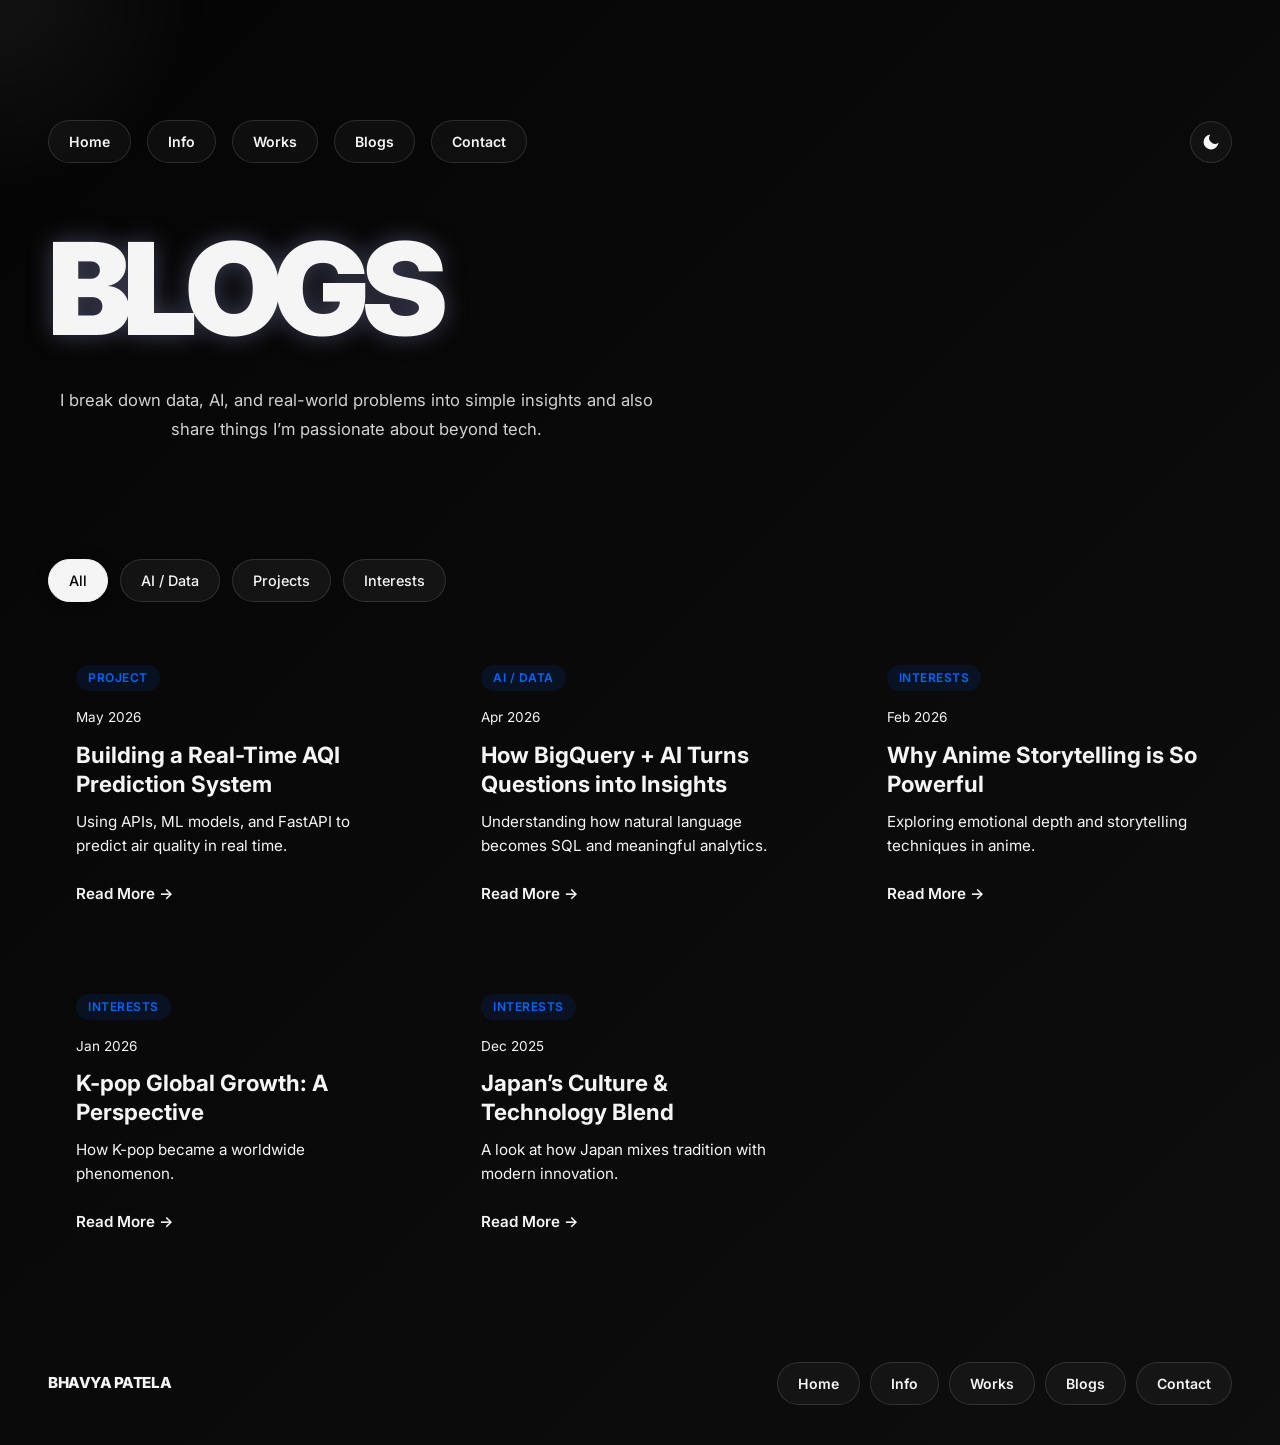
==== commit 76267690: "Updated Blog Section orientation" ====
--- a/blogs.html
+++ b/blogs.html
@@ -12,348 +12,118 @@
   <link rel="preconnect" href="https://fonts.gstatic.com" crossorigin />
   <link href="https://fonts.googleapis.com/css2?family=Inter:wght@400;500;600;700;800;900&display=swap"
     rel="stylesheet" />
+  <link href="https://fonts.googleapis.com/css2?family=Roboto+Condensed:wght@600&display=swap" rel="stylesheet">
 
   <link rel="stylesheet" href="style.css" />
-
-  <style>
-    /* ---- Blogs Page Scoped Styles ---- */
-    .blogs-page-wrapper {
-      width: min(100%, 1440px);
-      margin: 0 auto;
-      padding: 0 60px;
-    }
-
-    @media (max-width: 768px) {
-      .blogs-page-wrapper {
-        padding: 0 24px;
-      }
-    }
-
-    /* Nav */
-    .blogs-nav {
-      display: flex;
-      justify-content: space-between;
-      align-items: center;
-      padding: 36px 0 0;
-    }
-
-    /* Hero */
-    .blogs-hero-grid {
-      display: grid;
-      grid-template-columns: 1fr 320px;
-      gap: 48px;
-      align-items: center;
-      padding: 48px 0 40px;
-    }
-
-    @media (max-width: 900px) {
-      .blogs-hero-grid {
-        grid-template-columns: 1fr;
-        gap: 36px;
-        padding: 36px 0 28px;
-      }
-    }
-
-    .b-label {
-      font-size: 0.78rem;
-      font-weight: 700;
-      text-transform: uppercase;
-      letter-spacing: 3px;
-      color: #0066ff;
-      margin-bottom: 14px;
-    }
-
-    .b-heading {
-      font-size: clamp(4rem, 10vw, 9rem);
-      font-weight: 900;
-      line-height: 0.9;
-      letter-spacing: -0.05em;
-      text-transform: uppercase;
-      color: var(--text);
-      text-shadow: 0 0 25px rgba(146, 148, 204, 0.3);
-      margin-bottom: 20px;
-    }
-
-    .b-subtitle {
-      font-size: 1rem;
-      line-height: 1.7;
-      color: var(--muted);
-      max-width: 580px;
-      margin-bottom: 8px;
-    }
-
-    .b-count {
-      font-size: 0.85rem;
-      color: var(--muted);
-      font-weight: 500;
-      margin-bottom: 28px;
-      opacity: 0.7;
-    }
-
-    .b-filters {
-      display: flex;
-      flex-wrap: wrap;
-      gap: 10px;
-    }
-
-    .b-quote-card {
-      background: var(--panel);
-      border: 1px solid var(--line);
-      border-radius: 20px;
-      padding: 32px 28px;
-      display: flex;
-      flex-direction: column;
-      gap: 20px;
-      box-shadow: 0 8px 32px rgba(0, 0, 0, 0.18);
-      position: relative;
-      overflow: hidden;
-    }
-
-    .b-quote-card::before {
-      content: '"';
-      position: absolute;
-      top: -20px;
-      left: 20px;
-      font-size: 8rem;
-      color: #0066ff;
-      opacity: 0.08;
-      font-family: Georgia, serif;
-      line-height: 1;
-    }
-
-    .b-quote-card blockquote {
-      font-size: 1.05rem;
-      line-height: 1.65;
-      color: var(--text);
-      font-style: italic;
-      position: relative;
-    }
-
-    .b-quote-card cite {
-      font-size: 0.85rem;
-      font-style: normal;
-      color: var(--muted);
-      font-weight: 600;
-      align-self: flex-end;
-    }
-
-    /* Blog Grid */
-    .blogs-grid-wrapper {
-      padding: 0 0 80px;
-    }
-
-    .blogs-divider {
-      height: 1px;
-      background: var(--line);
-      margin-bottom: 40px;
-    }
-
-    .b-grid {
-      display: grid;
-      grid-template-columns: repeat(3, 1fr);
-      gap: 24px;
-    }
-
-    @media (max-width: 1024px) {
-      .b-grid { grid-template-columns: repeat(2, 1fr); }
-    }
-
-    @media (max-width: 640px) {
-      .b-grid { grid-template-columns: 1fr; }
-    }
-
-    .b-card {
-      background: var(--panel);
-      border: 1px solid var(--line);
-      border-radius: 16px;
-      padding: 26px;
-      display: flex;
-      flex-direction: column;
-      gap: 12px;
-      transition: transform 0.3s ease, box-shadow 0.3s ease, border-color 0.3s ease;
-      position: relative;
-      overflow: hidden;
-    }
-
-    body.light-theme .b-card {
-      background: #fff;
-      border-color: rgba(0,0,0,0.08);
-      box-shadow: 0 2px 12px rgba(0,0,0,0.04);
-    }
-
-    .b-card:hover {
-      transform: translateY(-4px);
-      box-shadow: 0 12px 32px rgba(0, 102, 255, 0.12);
-      border-color: rgba(0, 102, 255, 0.25);
-    }
-
-    body.light-theme .b-card:hover {
-      box-shadow: 0 12px 32px rgba(0, 102, 255, 0.15);
-    }
-
-    .b-card-tag {
-      display: inline-block;
-      background: rgba(0, 102, 255, 0.1);
-      color: #0066ff;
-      padding: 3px 12px;
-      border-radius: 20px;
-      font-size: 0.72rem;
-      font-weight: 700;
-      text-transform: uppercase;
-      letter-spacing: 0.5px;
-      align-self: flex-start;
-    }
-
-    .b-card-date {
-      font-size: 0.8rem;
-      color: var(--muted);
-    }
-
-    .b-card h3 {
-      font-size: 1.15rem;
-      font-weight: 700;
-      color: var(--text);
-      line-height: 1.35;
-    }
-
-    .b-card p {
-      font-size: 0.9rem;
-      color: var(--muted);
-      line-height: 1.6;
-      flex-grow: 1;
-    }
-
-    .b-read-btn {
-      background: none;
-      border: none;
-      color: var(--text);
-      font-family: inherit;
-      font-size: 0.9rem;
-      font-weight: 600;
-      cursor: pointer;
-      padding: 0;
-      display: flex;
-      align-items: center;
-      gap: 6px;
-      transition: color 0.2s ease, gap 0.2s ease;
-      align-self: flex-start;
-    }
-
-    .b-read-btn:hover {
-      color: #0066ff;
-      gap: 10px;
-    }
-  </style>
 </head>
 
-<body>
+<body class="blogs-page">
   <div class="noise"></div>
   <div class="cursor-glow" id="cursorGlow"></div>
 
-  <div class="blogs-page-wrapper">
-    <!-- Nav -->
-    <nav class="blogs-nav">
-      <div class="nav-links">
-        <a href="index.html#hero">Home</a>
-        <a href="index.html#about">Info</a>
-        <a href="index.html#projects">Works</a>
-        <a href="blogs.html" class="active">Blogs</a>
-        <a href="index.html#contact">Contact</a>
+  <main>
+    <section class="hero section">
+      <div class="hero-nav-pills reveal show">
+        <div class="nav-links">
+          <a href="index.html#hero">Home</a>
+          <a href="index.html#about">Info</a>
+          <a href="index.html#projects">Works</a>
+          <a href="blogs.html" class="active">Blogs</a>
+          <a href="index.html#contact">Contact</a>
+        </div>
+        <button class="theme-toggle" id="themeToggle" aria-label="Toggle theme">
+          <svg id="themeIcon" viewBox="0 0 24 24">
+            <path d="M21 12.79A9 9 0 1 1 11.21 3 7 7 0 0 0 21 12.79z"></path>
+          </svg>
+        </button>
       </div>
-      <button class="theme-toggle" id="themeToggle" aria-label="Toggle theme">
-        <svg id="themeIcon" viewBox="0 0 24 24">
-          <path d="M21 12.79A9 9 0 1 1 11.21 3 7 7 0 0 0 21 12.79z"></path>
-        </svg>
-      </button>
-    </nav>
 
-    <!-- Hero -->
-    <div class="blogs-hero-grid reveal show">
-      <div class="blogs-hero-left">
-        <div class="b-label">Writings &amp; Insights</div>
-        <h1 class="b-heading">Blogs</h1>
-        <p class="b-subtitle">
-          I break down data, AI, and real-world problems into simple insights — and also share things I'm passionate about beyond tech.
-        </p>
-        <p class="b-count">6 articles across tech, data, and interests</p>
+      <div class="hero-title reveal show">
+        <h1>Blogs</h1>
+      </div>
 
-        <div class="b-filters" id="blogFilters">
-          <button class="filter-btn active" data-filter="all">All</button>
-          <button class="filter-btn" data-filter="ai-data">AI / Data</button>
-          <button class="filter-btn" data-filter="projects">Projects</button>
-          <button class="filter-btn" data-filter="debugging">Debugging</button>
-          <button class="filter-btn" data-filter="interests">Interests</button>
+      <div class="hero-bottom">
+        <div class="hero-intro reveal show" style="max-width: 800px; margin: 0 auto; text-align: center;">
+          <p>
+            I break down data, AI, and real-world problems into simple insights and also share things I’m passionate
+            about beyond tech.
+          </p>
         </div>
       </div>
+    </section>
 
-      <div class="blogs-hero-right">
-        <div class="b-quote-card">
-          <blockquote>"Data is just noise until you give it a voice."</blockquote>
-          <cite>— Bhavya Patela</cite>
-        </div>
+    <section class="section blogs-section">
+      <div class="blog-filters reveal show">
+        <button class="filter-btn active" data-filter="all">All</button>
+        <button class="filter-btn" data-filter="ai-data">AI / Data</button>
+        <button class="filter-btn" data-filter="projects">Projects</button>
+        <button class="filter-btn" data-filter="interests">Interests</button>
       </div>
-    </div>
 
-    <!-- Divider -->
-    <div class="blogs-divider"></div>
-
-    <!-- Blog Grid -->
-    <div class="blogs-grid-wrapper">
-      <div class="b-grid" id="blogGrid">
-
-        <article class="b-card reveal show" data-category="projects">
-          <span class="b-card-tag">Project</span>
-          <span class="b-card-date">May 2026</span>
-          <h3>Building a Real-Time AQI Prediction System</h3>
-          <p>Using APIs, ML models, and FastAPI to predict air quality in real time.</p>
-          <button class="b-read-btn" onclick="openModal('Building a Real-Time AQI Prediction System')">Read More &rarr;</button>
+      <div class="blog-grid" id="blogGrid">
+        <!-- Professional Blogs -->
+        <article class="blog-card reveal show" data-category="projects">
+          <div class="blog-content">
+            <span class="blog-tag">Project</span>
+            <span class="blog-date">May 2026</span>
+            <h3>Building a Real-Time AQI Prediction System</h3>
+            <p>Using APIs, ML models, and FastAPI to predict air quality in real time.</p>
+            <button class="read-more-btn" onclick="openModal('Building a Real-Time AQI Prediction System')">Read More
+              &rarr;</button>
+          </div>
         </article>
 
-        <article class="b-card reveal show" data-category="ai-data">
-          <span class="b-card-tag">AI / Data</span>
-          <span class="b-card-date">Apr 2026</span>
-          <h3>How BigQuery + AI Turns Questions into Insights</h3>
-          <p>Understanding how natural language becomes SQL and meaningful analytics.</p>
-          <button class="b-read-btn" onclick="openModal('How BigQuery + AI Turns Questions into Insights')">Read More &rarr;</button>
+        <article class="blog-card reveal show" data-category="ai-data">
+          <div class="blog-content">
+            <span class="blog-tag">AI / Data</span>
+            <span class="blog-date">Apr 2026</span>
+            <h3>How BigQuery + AI Turns Questions into Insights</h3>
+            <p>Understanding how natural language becomes SQL and meaningful analytics.</p>
+            <button class="read-more-btn" onclick="openModal('How BigQuery + AI Turns Questions into Insights')">Read
+              More &rarr;</button>
+          </div>
         </article>
 
-        <article class="b-card reveal show" data-category="debugging">
-          <span class="b-card-tag">Debugging</span>
-          <span class="b-card-date">Mar 2026</span>
-          <h3>Fixing Common Developer Errors (Git, Uvicorn, APIs)</h3>
-          <p>Real debugging problems I faced and how I solved them.</p>
-          <button class="b-read-btn" onclick="openModal('Fixing Common Developer Errors (Git, Uvicorn, APIs)')">Read More &rarr;</button>
+
+
+        <!-- Personal Interest Blogs -->
+        <article class="blog-card reveal show" data-category="interests">
+          <div class="blog-content">
+            <span class="blog-tag">Interests</span>
+            <span class="blog-date">Feb 2026</span>
+            <h3>Why Anime Storytelling is So Powerful</h3>
+            <p>Exploring emotional depth and storytelling techniques in anime.</p>
+            <button class="read-more-btn" onclick="openModal('Why Anime Storytelling is So Powerful')">Read More
+              &rarr;</button>
+          </div>
         </article>
 
-        <article class="b-card reveal show" data-category="interests">
-          <span class="b-card-tag">Interests</span>
-          <span class="b-card-date">Feb 2026</span>
-          <h3>Why Anime Storytelling is So Powerful</h3>
-          <p>Exploring emotional depth and storytelling techniques in anime.</p>
-          <button class="b-read-btn" onclick="openModal('Why Anime Storytelling is So Powerful')">Read More &rarr;</button>
+        <article class="blog-card reveal show" data-category="interests">
+          <div class="blog-content">
+            <span class="blog-tag">Interests</span>
+            <span class="blog-date">Jan 2026</span>
+            <h3>K-pop Global Growth: A Perspective</h3>
+            <p>How K-pop became a worldwide phenomenon.</p>
+            <button class="read-more-btn" onclick="openModal('K-pop Global Growth: A Perspective')">Read More
+              &rarr;</button>
+          </div>
         </article>
 
-        <article class="b-card reveal show" data-category="interests">
-          <span class="b-card-tag">Interests</span>
-          <span class="b-card-date">Jan 2026</span>
-          <h3>K-pop Global Growth: A Perspective</h3>
-          <p>How K-pop became a worldwide phenomenon through community and creativity.</p>
-          <button class="b-read-btn" onclick="openModal('K-pop Global Growth: A Perspective')">Read More &rarr;</button>
+        <article class="blog-card reveal show" data-category="interests">
+          <div class="blog-content">
+            <span class="blog-tag">Interests</span>
+            <span class="blog-date">Dec 2025</span>
+            <h3>Japan’s Culture & Technology Blend</h3>
+            <p>A look at how Japan mixes tradition with modern innovation.</p>
+            <button class="read-more-btn" onclick="openModal('Japan’s Culture & Technology Blend')">Read More
+              &rarr;</button>
+          </div>
         </article>
+      </div>
+    </section>
 
-        <article class="b-card reveal show" data-category="interests">
-          <span class="b-card-tag">Interests</span>
-          <span class="b-card-date">Dec 2025</span>
-          <h3>Japan's Culture &amp; Technology Blend</h3>
-          <p>A look at how Japan mixes tradition with modern innovation seamlessly.</p>
-          <button class="b-read-btn" onclick="openModal('Japan\'s Culture & Technology Blend')">Read More &rarr;</button>
-        </article>
+  </main>
 
-      </div>
-    </div>
-  </div>
-
-  <!-- Footer -->
   <footer class="site-footer">
     <p>BHAVYA PATELA</p>
     <div>
@@ -365,7 +135,7 @@
     </div>
   </footer>
 
-  <!-- Blog Modal -->
+  <!-- Blog Modal Placeholder -->
   <div class="blog-modal" id="blogModal">
     <div class="modal-content">
       <button class="close-btn" onclick="closeModal()">&times;</button>
@@ -375,8 +145,11 @@
           <span id="modalDate">May 2026</span> &bull; <span id="modalCategory">Category</span>
         </div>
         <div class="modal-text">
-          <p>This is a placeholder for the full blog content. In a complete application, this would contain the full article detailing the topic, complete with code snippets, images, and deeper insights.</p>
-          <p>Lorem ipsum dolor sit amet, consectetur adipiscing elit. Sed do eiusmod tempor incididunt ut labore et dolore magna aliqua.</p>
+          <p>This is a placeholder for the full blog content. In a complete application, this would contain the full
+            article detailing the topic, complete with code snippets, images, and deeper insights.</p>
+          <p>Lorem ipsum dolor sit amet, consectetur adipiscing elit. Sed do eiusmod tempor incididunt ut labore et
+            dolore magna aliqua. Ut enim ad minim veniam, quis nostrud exercitation ullamco laboris nisi ut aliquip ex
+            ea commodo consequat.</p>
         </div>
       </div>
     </div>
@@ -384,20 +157,6 @@
 
   <script src="script.js"></script>
   <script src="blogs.js"></script>
-
-  <script>
-    // Wire up filters to new b-card elements
-    document.getElementById('blogFilters').addEventListener('click', (e) => {
-      const btn = e.target.closest('.filter-btn');
-      if (!btn) return;
-      document.querySelectorAll('#blogFilters .filter-btn').forEach(b => b.classList.remove('active'));
-      btn.classList.add('active');
-      const filter = btn.dataset.filter;
-      document.querySelectorAll('#blogGrid .b-card').forEach(card => {
-        card.style.display = (filter === 'all' || card.dataset.category === filter) ? '' : 'none';
-      });
-    });
-  </script>
 </body>
 
 </html>
--- a/style.css
+++ b/style.css
@@ -1,1488 +1,1518 @@
-:root {
-  --bg: #050505;
-  --panel: #0d0d0d;
-  --text: #f5f5f5;
-  --muted: #a6a6a6;
-  --line: rgba(255, 255, 255, 0.12);
-  --line-strong: rgba(255, 255, 255, 0.26);
-  --pill: rgba(255, 255, 255, 0.035);
-  --max: 1440px;
-  --radius: 28px;
-}
-
-body.light-theme {
-  --bg: #f8f8f8;
-  --panel: #ffffff;
-  --text: #121212;
-  --muted: #666666;
-  --line: rgba(0, 0, 0, 0.08);
-  --line-strong: rgba(0, 0, 0, 0.18);
-  --pill: rgba(0, 0, 0, 0.025);
-}
-
-* {
-  margin: 0;
-  padding: 0;
-  box-sizing: border-box;
-}
-
-html {
-  scroll-behavior: smooth;
-}
-
-body {
-  font-family: "Inter", sans-serif;
-  color: var(--text);
-  overflow-x: hidden;
-  line-height: 1.5;
-  background: linear-gradient(135deg, #050505, #111111, #0a0a0a, #1a1a1a);
-  background-size: 400% 400%;
-  animation: bgShift 14s ease-in-out infinite alternate;
-  transition: background 0.3s ease, color 0.3s ease;
-}
-
-body.light-theme {
-  background: linear-gradient(135deg, #f8f8f8, #efefef, #f2f2f2, #e8e8e8);
-}
-
-@keyframes bgShift {
-  0% {
-    background-position: 0% 0%;
-  }
-
-  33% {
-    background-position: 100% 50%;
-  }
-
-  66% {
-    background-position: 50% 100%;
-  }
-
-  100% {
-    background-position: 0% 50%;
-  }
-}
-
-a {
-  color: inherit;
-  text-decoration: none;
-}
-
-button,
-input,
-textarea {
-  font: inherit;
-}
-
-textarea {
-  resize: none;
-  overflow-y: auto;
-}
-
-/* Chrome, Edge, Brave */
-::-webkit-scrollbar {
-  width: 8px;
-}
-
-::-webkit-scrollbar-track {
-  background: #0d0d0d;
-}
-
-::-webkit-scrollbar-thumb {
-  background: rgba(255, 255, 255, 0.15);
-  border-radius: 10px;
-}
-
-::-webkit-scrollbar-thumb:hover {
-  background: rgba(255, 255, 255, 0.3);
-}
-
-/* Firefox */
-* {
-  scrollbar-width: thin;
-  scrollbar-color: rgba(255, 255, 255, 0.2) #0d0d0d;
-}
-
-img {
-  max-width: 100%;
-  display: block;
-}
-
-/* overlays */
-.noise {
-  position: fixed;
-  inset: 0;
-  pointer-events: none;
-  opacity: 0.04;
-  z-index: 0;
-  background-image:
-    radial-gradient(circle at 25% 25%, rgba(255, 255, 255, 0.14) 0 1px, transparent 1px),
-    radial-gradient(circle at 75% 75%, rgba(255, 255, 255, 0.1) 0 1px, transparent 1px);
-  background-size: 18px 18px;
-}
-
-body.light-theme .noise {
-  opacity: 0.03;
-  background-image:
-    radial-gradient(circle at 25% 25%, rgba(0, 0, 0, 0.1) 0 1px, transparent 1px),
-    radial-gradient(circle at 75% 75%, rgba(0, 0, 0, 0.08) 0 1px, transparent 1px);
-}
-
-.cursor-glow {
-  position: fixed;
-  width: 420px;
-  height: 420px;
-  border-radius: 50%;
-  background: radial-gradient(circle, rgba(255, 255, 255, 0.06), transparent 68%);
-  transform: translate(-50%, -50%);
-  pointer-events: none;
-  z-index: 0;
-  filter: blur(18px);
-}
-
-body.light-theme .cursor-glow {
-  background: radial-gradient(circle, rgba(0, 0, 0, 0.04), transparent 68%);
-}
-
-.theme-toggle {
-  background: var(--pill);
-  border: 1px solid var(--line);
-  color: var(--text);
-  padding: 10px;
-  border-radius: 999px;
-  cursor: pointer;
-  display: flex;
-  align-items: center;
-  justify-content: center;
-  transition: 0.25s ease;
-  width: 42px;
-  height: 42px;
-}
-
-.theme-toggle:hover {
-  background: var(--line);
-  transform: scale(1.05);
-}
-
-.theme-toggle svg {
-  width: 20px;
-  height: 20px;
-  fill: currentColor;
-}
-
-/* base section */
-.section {
-  position: relative;
-  z-index: 1;
-  width: min(100%, var(--max));
-  margin: 0 auto;
-  padding: 110px 60px;
-}
-
-/* hero */
-.hero {
-  min-height: 100vh;
-  padding-top: 36px;
-  padding-bottom: 48px;
-  display: flex;
-  flex-direction: column;
-  justify-content: space-between;
-  gap: 0;
-}
-
-.hero-nav-pills {
-  display: flex;
-  gap: 16px;
-  flex-wrap: wrap;
-  justify-content: space-between;
-  align-items: center;
-}
-
-.nav-links {
-  display: flex;
-  gap: 16px;
-  flex-wrap: wrap;
-}
-
-.hero-nav-pills a,
-.site-footer a {
-  display: inline-flex;
-  align-items: center;
-  justify-content: center;
-  border: 1px solid var(--line);
-  background: var(--pill);
-  color: var(--text);
-  border-radius: 999px;
-  padding: 10px 20px;
-  font-size: 0.88rem;
-  font-weight: 600;
-  transition: 0.25s ease;
-  white-space: nowrap;
-}
-
-.hero-nav-pills a:hover,
-.site-footer a:hover,
-.socials a:hover,
-.btn:hover {
-  transform: translateY(-1px);
-  border-color: var(--line-strong);
-  background: var(--line);
-}
-
-.hero-title {
-  flex: 1;
-  display: flex;
-  align-items: center;
-  padding: 24px 0 16px;
-}
-
-.hero-title {
-  text-shadow: 0 0 25px rgba(146, 148, 204, 0.4);
-}
-
-.hero-title h1 {
-  width: 100%;
-  font-size: clamp(4rem, 11vw, 10.5rem);
-  line-height: 0.9;
-  letter-spacing: -0.06em;
-  font-weight: 900;
-  text-transform: uppercase;
-  white-space: nowrap;
-}
-
-.hero-bottom {
-  display: grid;
-  grid-template-columns: 1fr minmax(280px, 520px);
-  gap: 48px;
-  align-items: end;
-  padding-bottom: 8px;
-}
-
-.hero-tags {
-  display: flex;
-  gap: 10px;
-  flex-wrap: wrap;
-  align-self: end;
-}
-
-.hero-tags span {
-  border: 1px solid var(--line);
-  border-radius: 999px;
-  padding: 9px 16px;
-  background: var(--pill);
-  color: var(--muted);
-  font-size: 0.9rem;
-  transition: all 0.3s cubic-bezier(0.4, 0, 0.2, 1);
-  cursor: default;
-}
-
-.hero-tags span:hover {
-  background: var(--text);
-  color: var(--bg);
-  border-color: var(--text);
-  transform: translateY(-3px);
-  box-shadow: 0 10px 20px rgba(0, 0, 0, 0.1);
-}
-
-body.light-theme .hero-tags span:hover {
-  box-shadow: 0 10px 20px rgba(0, 0, 0, 0.05);
-}
-
-.hero-intro {
-  justify-self: end;
-  width: 100%;
-}
-
-.hero-intro p {
-  font-size: clamp(0.95rem, 1.3vw, 1.18rem);
-  line-height: 1.7;
-  color: var(--text);
-  opacity: 0.85;
-  margin-bottom: 24px;
-}
-
-.hero-actions {
-  display: flex;
-  gap: 12px;
-  flex-wrap: wrap;
-}
-
-/* buttons */
-.btn {
-  display: inline-flex;
-  align-items: center;
-  justify-content: center;
-  padding: 13px 24px;
-  border-radius: 999px;
-  border: 1px solid var(--line);
-  font-weight: 700;
-  font-size: 0.95rem;
-  transition: 0.25s ease;
-  cursor: pointer;
-}
-
-.btn-solid {
-  background: #ffffff;
-  color: #050505;
-  border-color: transparent;
-}
-
-.btn-solid:hover {
-  background: #e8e8e8;
-}
-
-.btn-outline {
-  background: transparent;
-  color: var(--text);
-}
-
-/* section headers */
-.section-head {
-  display: grid;
-  gap: 10px;
-  margin-bottom: 48px;
-}
-
-.eyebrow {
-  color: var(--muted);
-  font-size: 0.88rem;
-  letter-spacing: 0.06em;
-}
-
-.section-head h2 {
-  font-size: clamp(2rem, 4.5vw, 3.8rem);
-  line-height: 1;
-  letter-spacing: -0.05em;
-  font-weight: 800;
-}
-
-/* projects */
-.projects-grid {
-  display: grid;
-  grid-template-columns: repeat(2, minmax(0, 1fr));
-  gap: 24px;
-}
-
-.project-card {
-  border: 1px solid var(--line);
-  border-radius: 32px;
-  overflow: hidden;
-  background: var(--panel);
-  transition: transform 0.3s ease, border-color 0.3s ease, box-shadow 0.3s ease;
-  will-change: transform;
-}
-
-.project-card:hover {
-  border-color: var(--line-strong);
-  box-shadow: 0 20px 60px rgba(0, 0, 0, 0.5);
-}
-
-.project-card:hover {
-  box-shadow: 0 0 30px rgba(129, 129, 129, 0.25);
-  transform: translateY(-5px);
-}
-
-.project-visual {
-  position: relative;
-  height: 380px;
-  overflow: hidden;
-  background: #111;
-}
-
-.project-visual img {
-  width: 100%;
-  height: 100%;
-  object-fit: cover;
-  transition: transform 0.6s ease;
-}
-
-.project-card:hover .project-visual img {
-  transform: scale(1.05);
-}
-
-.project-visual::after {
-  content: "";
-  position: absolute;
-  inset: 0;
-  background: linear-gradient(to top, rgba(0, 0, 0, 0.6), rgba(0, 0, 0, 0.08), transparent);
-}
-
-.project-visual span {
-  position: absolute;
-  left: 22px;
-  bottom: 22px;
-  z-index: 2;
-  border: 1px solid rgba(255, 255, 255, 0.16);
-  background: rgba(0, 0, 0, 0.35);
-  backdrop-filter: blur(8px);
-  padding: 8px 16px;
-  border-radius: 999px;
-  font-size: 0.88rem;
-  font-weight: 600;
-  color: #fff;
-}
-
-.project-meta {
-  padding: 22px 24px;
-  display: flex;
-  align-items: flex-end;
-  justify-content: space-between;
-  gap: 20px;
-  border-top: 1px solid var(--line);
-}
-
-.project-year {
-  color: var(--muted);
-  font-size: 0.88rem;
-  margin-bottom: 6px;
-}
-
-.project-meta h3 {
-  font-size: 1.5rem;
-  letter-spacing: -0.04em;
-  line-height: 1.15;
-}
-
-.project-meta a {
-  color: var(--muted);
-  font-weight: 600;
-  font-size: 0.9rem;
-  transition: color 0.25s ease;
-  white-space: nowrap;
-}
-
-.project-meta a:hover {
-  color: var(--text);
-}
-
-/* about */
-.about-layout {
-  display: grid;
-  grid-template-columns: 1.3fr 0.85fr;
-  gap: 24px;
-  align-items: start;
-}
-
-.about-copy {
-  border: 1px solid var(--line);
-  border-radius: var(--radius);
-  padding: 32px;
-  background: var(--pill);
-}
-
-.about-copy p {
-  font-size: 1.05rem;
-  color: var(--text);
-  opacity: 0.9;
-  line-height: 1.85;
-  margin-bottom: 18px;
-}
-
-.about-copy p:last-child {
-  margin-bottom: 0;
-}
-
-.stats-grid {
-  display: grid;
-  gap: 16px;
-}
-
-.stat-card {
-  border: 1px solid var(--line);
-  border-radius: 24px;
-  padding: 24px;
-  background: var(--pill);
-  transition: border-color 0.25s ease;
-}
-
-.stat-card:hover {
-  border-color: var(--line-strong);
-}
-
-.stat-card h3 {
-  font-size: 2.8rem;
-  line-height: 1;
-  letter-spacing: -0.06em;
-  margin-bottom: 8px;
-}
-
-.stat-card p {
-  color: var(--muted);
-  font-size: 0.9rem;
-}
-
-/* services + timeline */
-.services-list,
-.timeline {
-  border-top: 1px solid var(--line);
-}
-
-.service-row {
-  display: grid;
-  grid-template-columns: 60px 220px 1fr;
-  gap: 20px;
-  align-items: start;
-  padding: 22px 0;
-  border-bottom: 1px solid var(--line);
-}
-
-.timeline-row {
-  display: grid;
-  grid-template-columns: minmax(180px, 220px) 1fr 140px;
-  gap: 20px;
-  align-items: start;
-  padding: 22px 0;
-  border-bottom: 1px solid var(--line);
-}
-
-.service-row:hover,
-.timeline-row:hover {
-  background: rgba(255, 255, 255, 0.015);
-  padding-left: 8px;
-  padding-right: 8px;
-  border-radius: 12px;
-  margin: 0 -8px;
-}
-
-.service-row span,
-.timeline-year {
-  color: var(--muted);
-  font-size: 0.88rem;
-  font-weight: 600;
-}
-
-.service-row h3,
-.timeline-role {
-  font-size: 1.2rem;
-  font-weight: 700;
-  letter-spacing: -0.03em;
-  line-height: 1.35;
-}
-
-.service-row p,
-.timeline-place {
-  color: var(--muted);
-  font-size: 0.95rem;
-  line-height: 1.55;
-}
-
-/* ── MARQUEE ── */
-.marquee-section {
-  width: 100%;
-  overflow: hidden;
-  padding: 36px 0;
-  background: var(--pill);
-  border-top: 1px solid var(--line);
-  border-bottom: 1px solid var(--line);
-}
-
-.marquee {
-  width: 100%;
-  overflow: hidden;
-  position: relative;
-}
-
-.marquee::before,
-.marquee::after {
-  content: "";
-  position: absolute;
-  top: 0;
-  width: 120px;
-  height: 100%;
-  z-index: 2;
-  pointer-events: none;
-}
-
-.marquee::before {
-  left: 0;
-  background: linear-gradient(to right, var(--bg), transparent);
-}
-
-.marquee::after {
-  right: 0;
-  background: linear-gradient(to left, var(--bg), transparent);
-}
-
-.marquee-track {
-  display: flex;
-  align-items: center;
-  width: max-content;
-  animation: marquee-scroll 26s linear infinite;
-  will-change: transform;
-}
-
-.marquee-content {
-  display: flex;
-  align-items: center;
-  gap: 100px;
-  flex: 0 0 auto;
-  margin-right: 100px;
-}
-
-.tech-logo {
-  height: 48px;
-  width: auto;
-  flex: 0 0 auto;
-  object-fit: contain;
-  opacity: 0.65;
-  filter: grayscale(100%) brightness(0.8);
-  transition: transform 0.25s ease, filter 0.25s ease, opacity 0.25s ease;
-}
-
-.tech-logo:hover {
-  opacity: 1;
-  filter: grayscale(0%) brightness(1);
-  transform: scale(1.1);
-}
-
-@keyframes marquee-scroll {
-  from {
-    transform: translateX(0);
-  }
-
-  to {
-    transform: translateX(-50%);
-  }
-}
-
-/* contact */
-.contact-box {
-  border: 1px solid var(--line);
-  border-radius: 36px;
-  padding: 40px;
-  background: var(--panel);
-  display: grid;
-  grid-template-columns: 1.1fr 0.9fr;
-  gap: 40px;
-}
-
-.contact-copy h2 {
-  font-size: clamp(1.8rem, 3.5vw, 3.2rem);
-  line-height: 1.05;
-  letter-spacing: -0.05em;
-  margin: 10px 0 18px;
-}
-
-.contact-text {
-  color: var(--text);
-  opacity: 0.8;
-  max-width: 500px;
-  margin-bottom: 22px;
-  line-height: 1.75;
-  font-size: 0.98rem;
-}
-
-.email-link {
-  display: inline-block;
-  font-size: 1rem;
-  font-weight: 700;
-  margin-bottom: 22px;
-  transition: opacity 0.2s ease;
-}
-
-.email-link:hover {
-  opacity: 0.7;
-}
-
-.socials {
-  display: flex;
-  gap: 10px;
-  flex-wrap: wrap;
-}
-
-.socials a {
-  border: 1px solid var(--line);
-  border-radius: 999px;
-  padding: 9px 18px;
-  color: var(--muted);
-  font-size: 0.9rem;
-  transition: 0.25s ease;
-}
-
-.socials a:hover {
-  color: var(--text);
-  border-color: var(--line-strong);
-}
-
-.contact-form {
-  display: grid;
-  gap: 14px;
-}
-
-.contact-form input,
-.contact-form textarea {
-  width: 100%;
-  border: 1px solid var(--line);
-  background: rgba(255, 255, 255, 0.02);
-  border-radius: 18px;
-  padding: 14px 18px;
-  color: var(--text);
-  outline: none;
-  transition: border-color 0.2s ease, background 0.2s ease;
-  font-size: 0.95rem;
-}
-
-.contact-form input:focus,
-.contact-form textarea:focus {
-  border-color: var(--line-strong);
-  background: rgba(255, 255, 255, 0.04);
-}
-
-.form-note {
-  color: var(--muted);
-  min-height: 20px;
-  font-size: 0.9rem;
-}
-
-/* footer */
-.site-footer {
-  width: min(100%, var(--max));
-  margin: 0 auto;
-  padding: 0 60px 40px;
-  display: flex;
-  justify-content: space-between;
-  align-items: center;
-  gap: 18px;
-  position: relative;
-  z-index: 1;
-}
-
-.site-footer p {
-  font-weight: 800;
-  letter-spacing: -0.03em;
-  font-size: 0.95rem;
-}
-
-.site-footer div {
-  display: flex;
-  gap: 10px;
-  flex-wrap: wrap;
-}
-
-/* reveal */
-.reveal {
-  opacity: 0;
-  transform: translateY(28px);
-  transition: opacity 0.75s ease, transform 0.75s ease;
-}
-
-.reveal.show {
-  opacity: 1;
-  transform: translateY(0);
-}
-
-/* typewriter */
-.typewriter-line {
-  font-size: 1.1rem;
-  color: var(--muted);
-  margin-top: 14px;
-  letter-spacing: 0.02em;
-  min-height: 1.6em;
-}
-
-.typewriter-line::after {
-  content: "|";
-  animation: blink 0.7s infinite;
-  margin-left: 2px;
-  color: var(--muted);
-}
-
-@keyframes blink {
-
-  0%,
-  100% {
-    opacity: 1;
-  }
-
-  50% {
-    opacity: 0;
-  }
-}
-
-/* responsive */
-@media (max-width: 1280px) {
-  .section {
-    padding: 100px 48px;
-  }
-
-  .site-footer {
-    padding: 0 48px 40px;
-  }
-
-  .hero-title h1 {
-    font-size: clamp(3.5rem, 10vw, 9rem);
-  }
-}
-
-@media (max-width: 1100px) {
-  .section {
-    padding: 90px 40px;
-  }
-
-  .site-footer {
-    padding: 0 40px 36px;
-  }
-
-  .hero-bottom {
-    grid-template-columns: 1fr;
-    gap: 28px;
-  }
-
-  .hero-intro {
-    justify-self: start;
-    max-width: 600px;
-  }
-
-  .about-layout {
-    grid-template-columns: 1fr;
-  }
-
-  .projects-grid {
-    grid-template-columns: 1fr;
-  }
-
-  .contact-box {
-    grid-template-columns: 1fr;
-    gap: 28px;
-  }
-
-  .service-row {
-    grid-template-columns: 60px 200px 1fr;
-    gap: 16px;
-  }
-
-  .timeline-row {
-    grid-template-columns: 200px 1fr 140px;
-    gap: 16px;
-  }
-}
-
-@media (max-width: 900px) {
-  .hero-title h1 {
-    font-size: clamp(3rem, 9vw, 7rem);
-    white-space: normal;
-    word-break: break-word;
-  }
-
-  .service-row {
-    grid-template-columns: 50px 160px 1fr;
-    gap: 12px;
-  }
-
-  .timeline-row {
-    grid-template-columns: 180px 1fr 120px;
-    gap: 12px;
-  }
-}
-
-@media (max-width: 768px) {
-  .section {
-    padding: 64px 20px;
-  }
-
-  .section-head {
-    gap: 10px;
-    margin-bottom: 32px;
-  }
-
-  .eyebrow {
-    font-size: 0.8rem;
-    text-transform: uppercase;
-    letter-spacing: 0.1em;
-  }
-
-  .section-head h2 {
-    font-size: 2.2rem;
-    line-height: 1.1;
-  }
-
-  .hero {
-    min-height: 95vh;
-    padding-top: 48px;
-    padding-bottom: 48px;
-    gap: 40px;
-  }
-
-  .hero-nav-pills {
-    gap: 12px;
-    justify-content: center;
-    width: 100%;
-    margin-bottom: 20px;
-  }
-
-  .hero-nav-pills a,
-  .site-footer a {
-    font-size: 0.82rem;
-    padding: 12px 18px;
-    flex: 1;
-    min-width: calc(50% - 12px);
-  }
-
-  .hero-title {
-    padding: 32px 0;
-    text-align: center;
-  }
-
-  .hero-title h1 {
-    font-size: clamp(3rem, 14vw, 4.8rem);
-    line-height: 0.95;
-    letter-spacing: -0.04em;
-    white-space: normal;
-    word-break: break-word;
-  }
-
-  .hero-bottom {
-    grid-template-columns: 1fr;
-    gap: 24px;
-    text-align: center;
-  }
-
-  .hero-tags {
-    justify-content: center;
-    gap: 8px;
-  }
-
-  .hero-tags span {
-    padding: 8px 14px;
-    font-size: 0.8rem;
-  }
-
-  .hero-intro {
-    max-width: 100%;
-  }
-
-  .hero-intro p {
-    font-size: 1rem;
-    line-height: 1.6;
-    color: var(--text);
-    opacity: 0.85;
-  }
-
-  .hero-actions {
-    justify-content: center;
-    gap: 12px;
-  }
-
-  .btn {
-    padding: 12px 24px;
-    font-size: 0.9rem;
-    width: 100%;
-  }
-
-  .projects-grid {
-    grid-template-columns: 1fr;
-    gap: 24px;
-  }
-
-  .project-card {
-    border-radius: 28px;
-  }
-
-  .project-visual {
-    height: 260px;
-  }
-
-  .project-meta {
-    padding: 20px;
-    flex-direction: column;
-    align-items: stretch;
-    gap: 16px;
-  }
-
-  .project-meta h3 {
-    font-size: 1.4rem;
-    margin-bottom: 4px;
-  }
-
-  .project-meta a {
-    display: block;
-    padding: 10px;
-    text-align: center;
-    border: 1px solid var(--line);
-    border-radius: 12px;
-    background: var(--pill);
-  }
-
-  .about-copy {
-    padding: 24px;
-    border-radius: 24px;
-  }
-
-  .about-copy p {
-    font-size: 1rem;
-    line-height: 1.7;
-  }
-
-  .stats-grid {
-    grid-template-columns: 1fr;
-    gap: 16px;
-  }
-
-  .stat-card {
-    padding: 24px;
-    text-align: center;
-  }
-
-  .stat-card h3 {
-    font-size: 2.4rem;
-  }
-
-  .service-row,
-  .timeline-row {
-    grid-template-columns: 1fr;
-    gap: 8px;
-    padding: 20px 12px;
-    background: var(--pill);
-    border-radius: 16px;
-    margin-bottom: 12px;
-    border-bottom: none;
-  }
-
-  .service-row span,
-  .timeline-year {
-    font-size: 0.85rem;
-    color: var(--muted);
-    opacity: 0.8;
-  }
-
-  .service-row h3,
-  .timeline-role {
-    font-size: 1.1rem;
-    line-height: 1.3;
-  }
-
-  .service-row p,
-  .timeline-place {
-    font-size: 0.9rem;
-    line-height: 1.6;
-    color: var(--muted);
-  }
-
-  .marquee-section {
-    padding: 32px 0;
-  }
-
-  .marquee-content {
-    gap: 60px;
-  }
-
-  .tech-logo {
-    height: 40px;
-  }
-
-  .contact-box {
-    padding: 24px;
-    border-radius: 28px;
-  }
-
-  .contact-copy h2 {
-    font-size: 2rem;
-    text-align: center;
-  }
-
-  .contact-text {
-    font-size: 1rem;
-    text-align: center;
-    margin: 0 auto 24px;
-  }
-
-  .email-link {
-    display: block;
-    text-align: center;
-    font-size: 1.1rem;
-    margin-bottom: 32px;
-  }
-
-  .socials {
-    justify-content: center;
-    gap: 10px;
-  }
-
-  .contact-form {
-    margin-top: 20px;
-  }
-
-  .site-footer {
-    padding: 0 20px 40px;
-    text-align: center;
-    align-items: center;
-  }
-
-  .site-footer div {
-    justify-content: center;
-    width: 100%;
-  }
-}
-
-@media (max-width: 400px) {
-  .hero-title h1 {
-    font-size: clamp(2.4rem, 15vw, 3.8rem);
-  }
-
-  .section {
-    padding: 56px 16px;
-  }
-
-  .hero-nav-pills a {
-    font-size: 0.75rem;
-    padding: 8px 12px;
-  }
-
-  .project-visual {
-    height: 220px;
-  }
-
-  .contact-box {
-    padding: 20px;
-  }
-  }
-}
-
-/* ==========================================================================
-   BLOGS & INSIGHTS PAGE STYLES
-   ========================================================================== */
-
-/* Hero Layout Override */
-.blogs-hero {
-  min-height: auto;
-  padding-bottom: 0;
-}
-
-.blogs-hero-content {
-  display: grid;
-  grid-template-columns: 1fr 350px;
-  gap: 60px;
-  align-items: center;
-  margin-top: 40px;
-}
-
-@media (max-width: 900px) {
-  .blogs-hero-content {
-    grid-template-columns: 1fr;
-    gap: 40px;
-  }
-}
-
-.hero-label {
-  font-size: 0.85rem;
-  font-weight: 700;
-  text-transform: uppercase;
-  letter-spacing: 2px;
-  color: #0066ff;
-  margin-bottom: 12px;
-}
-
-.blogs-hero .hero-title {
-  flex: none;
-  padding: 0;
-  margin-bottom: 20px;
-}
-
-.blogs-hero .hero-intro {
-  max-width: 650px;
-  margin: 0 0 30px 0;
-  text-align: left;
-}
-
-.blog-stats {
-  font-size: 0.9rem;
-  color: var(--muted);
-  margin-top: 16px;
-  font-weight: 500;
-}
-
-.blog-filters {
-  display: flex;
-  flex-wrap: wrap;
-  gap: 12px;
-  justify-content: flex-start;
-  margin-bottom: 35px;
-}
-
-/* Featured Quote Card */
-.featured-quote-card {
-  background: var(--panel);
-  border: 1px solid var(--line);
-  border-radius: 20px;
-  padding: 32px;
-  position: relative;
-  display: flex;
-  flex-direction: column;
-  gap: 16px;
-  box-shadow: 0 10px 30px rgba(0, 0, 0, 0.2);
-}
-
-.featured-quote-card p {
-  font-size: 1.15rem;
-  line-height: 1.6;
-  color: var(--text);
-  font-style: italic;
-}
-
-.featured-quote-card span {
-  font-size: 0.9rem;
-  color: var(--muted);
-  font-weight: 600;
-  align-self: flex-end;
-}
-
-.blogs-section {
-  padding-top: 24px;
-}
-
-.filter-btn {
-  background: var(--bg-card, rgba(255, 255, 255, 0.05));
-  color: var(--text-secondary, var(--text));
-  border: 1px solid var(--border, var(--line));
-  padding: 10px 20px;
-  border-radius: 30px;
-  font-family: inherit;
-  font-size: 0.9rem;
-  font-weight: 500;
-  cursor: pointer;
-  transition: all 0.3s ease;
-}
-
-.filter-btn:hover {
-  border-color: var(--text);
-  color: var(--bg);
-  background: var(--text);
-  box-shadow: 0 0 10px rgba(0, 0, 0, 0.1);
-}
-
-.filter-btn.active {
-  background: var(--text);
-  color: var(--bg);
-  border-color: var(--text);
-  box-shadow: 0 0 15px rgba(0, 0, 0, 0.2);
-}
-
-/* Blog Grid */
-.blog-grid {
-  display: grid;
-  grid-template-columns: repeat(3, 1fr);
-  gap: 32px;
-}
-
-@media (max-width: 1024px) {
-  .blog-grid {
-    grid-template-columns: repeat(2, 1fr);
-  }
-}
-
-@media (max-width: 768px) {
-  .blog-grid {
-    grid-template-columns: 1fr;
-  }
-}
-
-/* Blog Card */
-.blog-card {
-  background: var(--bg-card);
-  border: 1px solid var(--border);
-  border-radius: 16px;
-  padding: 28px;
-  display: flex;
-  flex-direction: column;
-  transition: all 0.4s cubic-bezier(0.16, 1, 0.3, 1);
-  position: relative;
-  overflow: hidden;
-  height: 100%;
-}
-
-body.light-theme .blog-card {
-  background: #ffffff;
-  border-color: rgba(0, 0, 0, 0.08);
-  box-shadow: 0 4px 20px rgba(0, 0, 0, 0.03);
-}
-
-body.light-theme .blog-card:hover {
-  box-shadow: 0 10px 30px rgba(0, 102, 255, 0.15);
-  border-color: rgba(0, 102, 255, 0.2);
-}
-
-.blog-card::before {
-  content: "";
-  position: absolute;
-  top: 0;
-  left: 0;
-  right: 0;
-  height: 3px;
-  background: linear-gradient(90deg, transparent, #0066ff, transparent);
-  opacity: 0;
-  transition: opacity 0.4s ease;
-}
-
-.blog-card:hover {
-  transform: translateY(-5px) scale(1.02);
-  border-color: rgba(255, 255, 255, 0.2);
-  box-shadow: 0 10px 30px rgba(0, 102, 255, 0.1);
-}
-
-.blog-card:hover::before {
-  opacity: 1;
-}
-
-.blog-content {
-  display: flex;
-  flex-direction: column;
-  flex-grow: 1;
-}
-
-.blog-tag {
-  align-self: flex-start;
-  background: rgba(0, 102, 255, 0.1);
-  color: #0066ff;
-  padding: 4px 12px;
-  border-radius: 20px;
-  font-size: 0.75rem;
-  font-weight: 600;
-  text-transform: uppercase;
-  letter-spacing: 0.5px;
-  margin-bottom: 16px;
-}
-
-.blog-date {
-  font-size: 0.85rem;
-  color: var(--text-tertiary);
-  margin-bottom: 12px;
-}
-
-.blog-card h3 {
-  font-size: 1.4rem;
-  color: var(--text-primary);
-  margin-bottom: 12px;
-  line-height: 1.3;
-}
-
-.blog-card p {
-  color: var(--text-secondary);
-  font-size: 0.95rem;
-  line-height: 1.6;
-  margin-bottom: 24px;
-  flex-grow: 1;
-}
-
-.read-more-btn {
-  background: transparent;
-  border: none;
-  color: var(--text-primary);
-  font-family: inherit;
-  font-size: 0.95rem;
-  font-weight: 600;
-  padding: 0;
-  cursor: pointer;
-  display: flex;
-  align-items: center;
-  gap: 8px;
-  transition: color 0.3s ease;
-  align-self: flex-start;
-}
-
-.read-more-btn:hover {
-  color: #0066ff;
-}
-
-/* Modal */
-.blog-modal {
-  position: fixed;
-  top: 0;
-  left: 0;
-  width: 100%;
-  height: 100%;
-  background: rgba(0, 0, 0, 0.8);
-  backdrop-filter: blur(8px);
-  z-index: 1000;
-  display: flex;
-  justify-content: center;
-  align-items: center;
-  opacity: 0;
-  pointer-events: none;
-  transition: opacity 0.4s ease;
-  padding: 20px;
-}
-
-.blog-modal.open {
-  opacity: 1;
-  pointer-events: all;
-}
-
-.modal-content {
-  background: #111;
-  border: 1px solid var(--border);
-  border-radius: 16px;
-  width: 100%;
-  max-width: 800px;
-  max-height: 90vh;
-  overflow-y: auto;
-  position: relative;
-  transform: translateY(30px);
-  transition: transform 0.4s cubic-bezier(0.16, 1, 0.3, 1);
-  box-shadow: 0 20px 50px rgba(0, 0, 0, 0.5);
-}
-
-.blog-modal.open .modal-content {
-  transform: translateY(0);
-}
-
-.close-btn {
-  position: absolute;
-  top: 20px;
-  right: 20px;
-  background: rgba(255, 255, 255, 0.1);
-  border: none;
-  color: #fff;
-  width: 36px;
-  height: 36px;
-  border-radius: 50%;
-  font-size: 1.5rem;
-  cursor: pointer;
-  display: flex;
-  align-items: center;
-  justify-content: center;
-  transition: background 0.3s ease;
-}
-
-.close-btn:hover {
-  background: rgba(255, 255, 255, 0.2);
-}
-
-.modal-body {
-  padding: 48px;
-}
-
-.modal-body h2 {
-  font-size: 2.2rem;
-  margin-bottom: 16px;
-  color: var(--text-primary);
-  line-height: 1.2;
-}
-
-.modal-meta {
-  font-size: 0.9rem;
-  color: var(--text-secondary);
-  margin-bottom: 32px;
-  padding-bottom: 24px;
-  border-bottom: 1px solid var(--border);
-}
-
-.modal-meta span {
-  color: #0066ff;
-  font-weight: 500;
-}
-
-.modal-text p {
-  color: var(--text-secondary);
-  font-size: 1.05rem;
-  line-height: 1.8;
-  margin-bottom: 24px;
-}
-
-@media (max-width: 600px) {
-  .modal-body {
-    padding: 32px 24px;
-  }
-  .modal-body h2 {
-    font-size: 1.8rem;
-  }
-}+:root {
+  --bg: #050505;
+  --panel: #0d0d0d;
+  --text: #f5f5f5;
+  --muted: #a6a6a6;
+  --line: rgba(255, 255, 255, 0.12);
+  --line-strong: rgba(255, 255, 255, 0.26);
+  --pill: rgba(255, 255, 255, 0.035);
+  --max: 1440px;
+  --radius: 28px;
+}
+
+body.light-theme {
+  --bg: #f8f8f8;
+  --panel: #ffffff;
+  --text: #121212;
+  --muted: #666666;
+  --line: rgba(0, 0, 0, 0.08);
+  --line-strong: rgba(0, 0, 0, 0.18);
+  --pill: rgba(0, 0, 0, 0.025);
+}
+
+* {
+  margin: 0;
+  padding: 0;
+  box-sizing: border-box;
+}
+
+html {
+  scroll-behavior: smooth;
+}
+
+body {
+  font-family: "Inter", sans-serif;
+  color: var(--text);
+  overflow-x: hidden;
+  line-height: 1.5;
+  background: linear-gradient(135deg, #050505, #111111, #0a0a0a, #1a1a1a);
+  background-size: 400% 400%;
+  animation: bgShift 14s ease-in-out infinite alternate;
+  transition: background 0.3s ease, color 0.3s ease;
+}
+
+body.light-theme {
+  background: linear-gradient(135deg, #f8f8f8, #efefef, #f2f2f2, #e8e8e8);
+}
+
+@keyframes bgShift {
+  0% {
+    background-position: 0% 0%;
+  }
+
+  33% {
+    background-position: 100% 50%;
+  }
+
+  66% {
+    background-position: 50% 100%;
+  }
+
+  100% {
+    background-position: 0% 50%;
+  }
+}
+
+a {
+  color: inherit;
+  text-decoration: none;
+}
+
+button,
+input,
+textarea {
+  font: inherit;
+}
+
+textarea {
+  resize: none;
+  overflow-y: auto;
+}
+
+/* Chrome, Edge, Brave */
+::-webkit-scrollbar {
+  width: 8px;
+}
+
+::-webkit-scrollbar-track {
+  background: #0d0d0d;
+}
+
+::-webkit-scrollbar-thumb {
+  background: rgba(255, 255, 255, 0.15);
+  border-radius: 10px;
+}
+
+::-webkit-scrollbar-thumb:hover {
+  background: rgba(255, 255, 255, 0.3);
+}
+
+/* Firefox */
+* {
+  scrollbar-width: thin;
+  scrollbar-color: rgba(255, 255, 255, 0.2) #0d0d0d;
+}
+
+img {
+  max-width: 100%;
+  display: block;
+}
+
+/* overlays */
+.noise {
+  position: fixed;
+  inset: 0;
+  pointer-events: none;
+  opacity: 0.04;
+  z-index: 0;
+  background-image:
+    radial-gradient(circle at 25% 25%, rgba(255, 255, 255, 0.14) 0 1px, transparent 1px),
+    radial-gradient(circle at 75% 75%, rgba(255, 255, 255, 0.1) 0 1px, transparent 1px);
+  background-size: 18px 18px;
+}
+
+body.light-theme .noise {
+  opacity: 0.03;
+  background-image:
+    radial-gradient(circle at 25% 25%, rgba(0, 0, 0, 0.1) 0 1px, transparent 1px),
+    radial-gradient(circle at 75% 75%, rgba(0, 0, 0, 0.08) 0 1px, transparent 1px);
+}
+
+.cursor-glow {
+  position: fixed;
+  width: 420px;
+  height: 420px;
+  border-radius: 50%;
+  background: radial-gradient(circle, rgba(255, 255, 255, 0.06), transparent 68%);
+  transform: translate(-50%, -50%);
+  pointer-events: none;
+  z-index: 0;
+  filter: blur(18px);
+}
+
+body.light-theme .cursor-glow {
+  background: radial-gradient(circle, rgba(0, 0, 0, 0.04), transparent 68%);
+}
+
+.theme-toggle {
+  background: var(--pill);
+  border: 1px solid var(--line);
+  color: var(--text);
+  padding: 10px;
+  border-radius: 999px;
+  cursor: pointer;
+  display: flex;
+  align-items: center;
+  justify-content: center;
+  transition: 0.25s ease;
+  width: 42px;
+  height: 42px;
+}
+
+.theme-toggle:hover {
+  background: var(--line);
+  transform: scale(1.05);
+}
+
+.theme-toggle svg {
+  width: 20px;
+  height: 20px;
+  fill: currentColor;
+}
+
+/* base section */
+.section {
+  position: relative;
+  z-index: 1;
+  width: min(100%, var(--max));
+  margin: 0 auto;
+  padding: 110px 60px;
+}
+
+/* hero */
+.hero {
+  min-height: 100vh;
+  padding-top: 36px;
+  padding-bottom: 48px;
+  display: flex;
+  flex-direction: column;
+  justify-content: space-between;
+  gap: 0;
+}
+
+.hero-nav-pills {
+  display: flex;
+  gap: 16px;
+  flex-wrap: wrap;
+  justify-content: space-between;
+  align-items: center;
+}
+
+.nav-links {
+  display: flex;
+  gap: 16px;
+  flex-wrap: wrap;
+}
+
+.hero-nav-pills a,
+.site-footer a {
+  display: inline-flex;
+  align-items: center;
+  justify-content: center;
+  border: 1px solid var(--line);
+  background: var(--pill);
+  color: var(--text);
+  border-radius: 999px;
+  padding: 10px 20px;
+  font-size: 0.88rem;
+  font-weight: 600;
+  transition: 0.25s ease;
+  white-space: nowrap;
+}
+
+.hero-nav-pills a:hover,
+.site-footer a:hover,
+.socials a:hover,
+.btn:hover {
+  transform: translateY(-1px);
+  border-color: var(--line-strong);
+  background: var(--line);
+}
+
+.hero-title {
+  flex: 1;
+  display: flex;
+  align-items: center;
+  padding: 24px 0 16px;
+}
+
+.hero-title {
+  text-shadow: 0 0 25px rgba(146, 148, 204, 0.4);
+}
+
+.hero-title h1 {
+  width: 100%;
+  font-size: clamp(4rem, 11vw, 10.5rem);
+  line-height: 0.9;
+  letter-spacing: -0.06em;
+  font-weight: 900;
+  text-transform: uppercase;
+  white-space: nowrap;
+}
+
+.hero-bottom {
+  display: grid;
+  grid-template-columns: 1fr minmax(280px, 520px);
+  gap: 48px;
+  align-items: end;
+  padding-bottom: 8px;
+}
+
+.hero-tags {
+  display: flex;
+  gap: 10px;
+  flex-wrap: wrap;
+  align-self: end;
+}
+
+.hero-tags span {
+  border: 1px solid var(--line);
+  border-radius: 999px;
+  padding: 9px 16px;
+  background: var(--pill);
+  color: var(--muted);
+  font-size: 0.9rem;
+  transition: all 0.3s cubic-bezier(0.4, 0, 0.2, 1);
+  cursor: default;
+}
+
+.hero-tags span:hover {
+  background: var(--text);
+  color: var(--bg);
+  border-color: var(--text);
+  transform: translateY(-3px);
+  box-shadow: 0 10px 20px rgba(0, 0, 0, 0.1);
+}
+
+body.light-theme .hero-tags span:hover {
+  box-shadow: 0 10px 20px rgba(0, 0, 0, 0.05);
+}
+
+.hero-intro {
+  justify-self: end;
+  width: 100%;
+}
+
+.hero-intro p {
+  font-size: clamp(0.95rem, 1.3vw, 1.18rem);
+  line-height: 1.7;
+  color: var(--text);
+  opacity: 0.85;
+  margin-bottom: 24px;
+}
+
+.hero-actions {
+  display: flex;
+  gap: 12px;
+  flex-wrap: wrap;
+}
+
+/* buttons */
+.btn {
+  display: inline-flex;
+  align-items: center;
+  justify-content: center;
+  padding: 13px 24px;
+  border-radius: 999px;
+  border: 1px solid var(--line);
+  font-weight: 700;
+  font-size: 0.95rem;
+  transition: 0.25s ease;
+  cursor: pointer;
+}
+
+.btn-solid {
+  background: #ffffff;
+  color: #050505;
+  border-color: transparent;
+}
+
+.btn-solid:hover {
+  background: #e8e8e8;
+}
+
+.btn-outline {
+  background: transparent;
+  color: var(--text);
+}
+
+/* section headers */
+.section-head {
+  display: grid;
+  gap: 10px;
+  margin-bottom: 48px;
+}
+
+.eyebrow {
+  color: var(--muted);
+  font-size: 0.88rem;
+  letter-spacing: 0.06em;
+}
+
+.section-head h2 {
+  font-size: clamp(2rem, 4.5vw, 3.8rem);
+  line-height: 1;
+  letter-spacing: -0.05em;
+  font-weight: 800;
+}
+
+/* BLOGS PAGE FIX */
+.blogs-page .hero.section {
+  min-height: auto;
+  padding-top: 120px;
+  padding-bottom: 60px;
+
+  display: flex;
+  flex-direction: column;
+  justify-content: flex-start;
+  gap: 24px;
+}
+
+.blogs-page .hero-title {
+  margin-top: 20px;
+}
+
+.blogs-page .hero-title h1 {
+  line-height: 0.9;
+  margin-bottom: 0;
+}
+
+.blogs-page .hero-bottom {
+  margin-top: 0;
+}
+
+.blogs-page .hero-intro p {
+  margin-top: 0;
+}
+
+/* projects */
+.projects-grid {
+  display: grid;
+  grid-template-columns: repeat(2, minmax(0, 1fr));
+  gap: 24px;
+}
+
+.project-card {
+  border: 1px solid var(--line);
+  border-radius: 32px;
+  overflow: hidden;
+  background: var(--panel);
+  transition: transform 0.3s ease, border-color 0.3s ease, box-shadow 0.3s ease;
+  will-change: transform;
+}
+
+.project-card:hover {
+  border-color: var(--line-strong);
+  box-shadow: 0 20px 60px rgba(0, 0, 0, 0.5);
+}
+
+.project-card:hover {
+  box-shadow: 0 0 30px rgba(129, 129, 129, 0.25);
+  transform: translateY(-5px);
+}
+
+.project-visual {
+  position: relative;
+  height: 380px;
+  overflow: hidden;
+  background: #111;
+}
+
+.project-visual img {
+  width: 100%;
+  height: 100%;
+  object-fit: cover;
+  transition: transform 0.6s ease;
+}
+
+.project-card:hover .project-visual img {
+  transform: scale(1.05);
+}
+
+.project-visual::after {
+  content: "";
+  position: absolute;
+  inset: 0;
+  background: linear-gradient(to top, rgba(0, 0, 0, 0.6), rgba(0, 0, 0, 0.08), transparent);
+}
+
+.project-visual span {
+  position: absolute;
+  left: 22px;
+  bottom: 22px;
+  z-index: 2;
+  border: 1px solid rgba(255, 255, 255, 0.16);
+  background: rgba(0, 0, 0, 0.35);
+  backdrop-filter: blur(8px);
+  padding: 8px 16px;
+  border-radius: 999px;
+  font-size: 0.88rem;
+  font-weight: 600;
+  color: #fff;
+}
+
+.project-meta {
+  padding: 22px 24px;
+  display: flex;
+  align-items: flex-end;
+  justify-content: space-between;
+  gap: 20px;
+  border-top: 1px solid var(--line);
+}
+
+.project-year {
+  color: var(--muted);
+  font-size: 0.88rem;
+  margin-bottom: 6px;
+}
+
+.project-meta h3 {
+  font-size: 1.5rem;
+  letter-spacing: -0.04em;
+  line-height: 1.15;
+}
+
+.project-meta a {
+  color: var(--muted);
+  font-weight: 600;
+  font-size: 0.9rem;
+  transition: color 0.25s ease;
+  white-space: nowrap;
+}
+
+.project-meta a:hover {
+  color: var(--text);
+}
+
+/* about */
+.about-layout {
+  display: grid;
+  grid-template-columns: 1.3fr 0.85fr;
+  gap: 24px;
+  align-items: start;
+}
+
+.about-copy {
+  border: 1px solid var(--line);
+  border-radius: var(--radius);
+  padding: 32px;
+  background: var(--pill);
+}
+
+.about-copy p {
+  font-size: 1.05rem;
+  color: var(--text);
+  opacity: 0.9;
+  line-height: 1.85;
+  margin-bottom: 18px;
+}
+
+.about-copy p:last-child {
+  margin-bottom: 0;
+}
+
+.stats-grid {
+  display: grid;
+  gap: 16px;
+}
+
+.stat-card {
+  border: 1px solid var(--line);
+  border-radius: 24px;
+  padding: 24px;
+  background: var(--pill);
+  transition: border-color 0.25s ease;
+}
+
+.stat-card:hover {
+  border-color: var(--line-strong);
+}
+
+.stat-card h3 {
+  font-size: 2.8rem;
+  line-height: 1;
+  letter-spacing: -0.06em;
+  margin-bottom: 8px;
+}
+
+.stat-card p {
+  color: var(--muted);
+  font-size: 0.9rem;
+}
+
+/* services + timeline */
+.services-list,
+.timeline {
+  border-top: 1px solid var(--line);
+}
+
+.service-row {
+  display: grid;
+  grid-template-columns: 60px 220px 1fr;
+  gap: 20px;
+  align-items: start;
+  padding: 22px 0;
+  border-bottom: 1px solid var(--line);
+}
+
+.timeline-row {
+  display: grid;
+  grid-template-columns: minmax(180px, 220px) 1fr 140px;
+  gap: 20px;
+  align-items: start;
+  padding: 22px 0;
+  border-bottom: 1px solid var(--line);
+}
+
+.service-row:hover,
+.timeline-row:hover {
+  background: rgba(255, 255, 255, 0.015);
+  padding-left: 8px;
+  padding-right: 8px;
+  border-radius: 12px;
+  margin: 0 -8px;
+}
+
+.service-row span,
+.timeline-year {
+  color: var(--muted);
+  font-size: 0.88rem;
+  font-weight: 600;
+}
+
+.service-row h3,
+.timeline-role {
+  font-size: 1.2rem;
+  font-weight: 700;
+  letter-spacing: -0.03em;
+  line-height: 1.35;
+}
+
+.service-row p,
+.timeline-place {
+  color: var(--muted);
+  font-size: 0.95rem;
+  line-height: 1.55;
+}
+
+/* ── MARQUEE ── */
+.marquee-section {
+  width: 100%;
+  overflow: hidden;
+  padding: 36px 0;
+  background: var(--pill);
+  border-top: 1px solid var(--line);
+  border-bottom: 1px solid var(--line);
+}
+
+.marquee {
+  width: 100%;
+  overflow: hidden;
+  position: relative;
+}
+
+.marquee::before,
+.marquee::after {
+  content: "";
+  position: absolute;
+  top: 0;
+  width: 120px;
+  height: 100%;
+  z-index: 2;
+  pointer-events: none;
+}
+
+.marquee::before {
+  left: 0;
+  background: linear-gradient(to right, var(--bg), transparent);
+}
+
+.marquee::after {
+  right: 0;
+  background: linear-gradient(to left, var(--bg), transparent);
+}
+
+.marquee-track {
+  display: flex;
+  align-items: center;
+  width: max-content;
+  animation: marquee-scroll 26s linear infinite;
+  will-change: transform;
+}
+
+.marquee-content {
+  display: flex;
+  align-items: center;
+  gap: 100px;
+  flex: 0 0 auto;
+  margin-right: 100px;
+}
+
+.tech-logo {
+  height: 48px;
+  width: auto;
+  flex: 0 0 auto;
+  object-fit: contain;
+  opacity: 0.65;
+  filter: grayscale(100%) brightness(0.8);
+  transition: transform 0.25s ease, filter 0.25s ease, opacity 0.25s ease;
+}
+
+.tech-logo:hover {
+  opacity: 1;
+  filter: grayscale(0%) brightness(1);
+  transform: scale(1.1);
+}
+
+@keyframes marquee-scroll {
+  from {
+    transform: translateX(0);
+  }
+
+  to {
+    transform: translateX(-50%);
+  }
+}
+
+/* contact */
+.contact-box {
+  border: 1px solid var(--line);
+  border-radius: 36px;
+  padding: 40px;
+  background: var(--panel);
+  display: grid;
+  grid-template-columns: 1.1fr 0.9fr;
+  gap: 40px;
+}
+
+.contact-copy h2 {
+  font-size: clamp(1.8rem, 3.5vw, 3.2rem);
+  line-height: 1.05;
+  letter-spacing: -0.05em;
+  margin: 10px 0 18px;
+}
+
+.contact-text {
+  color: var(--text);
+  opacity: 0.8;
+  max-width: 500px;
+  margin-bottom: 22px;
+  line-height: 1.75;
+  font-size: 0.98rem;
+}
+
+.email-link {
+  display: inline-block;
+  font-size: 1rem;
+  font-weight: 700;
+  margin-bottom: 22px;
+  transition: opacity 0.2s ease;
+}
+
+.email-link:hover {
+  opacity: 0.7;
+}
+
+.socials {
+  display: flex;
+  gap: 10px;
+  flex-wrap: wrap;
+}
+
+.socials a {
+  border: 1px solid var(--line);
+  border-radius: 999px;
+  padding: 9px 18px;
+  color: var(--muted);
+  font-size: 0.9rem;
+  transition: 0.25s ease;
+}
+
+.socials a:hover {
+  color: var(--text);
+  border-color: var(--line-strong);
+}
+
+.contact-form {
+  display: grid;
+  gap: 14px;
+}
+
+.contact-form input,
+.contact-form textarea {
+  width: 100%;
+  border: 1px solid var(--line);
+  background: rgba(255, 255, 255, 0.02);
+  border-radius: 18px;
+  padding: 14px 18px;
+  color: var(--text);
+  outline: none;
+  transition: border-color 0.2s ease, background 0.2s ease;
+  font-size: 0.95rem;
+}
+
+.contact-form input:focus,
+.contact-form textarea:focus {
+  border-color: var(--line-strong);
+  background: rgba(255, 255, 255, 0.04);
+}
+
+.form-note {
+  color: var(--muted);
+  min-height: 20px;
+  font-size: 0.9rem;
+}
+
+/* footer */
+.site-footer {
+  width: min(100%, var(--max));
+  margin: 0 auto;
+  padding: 0 60px 40px;
+  display: flex;
+  justify-content: space-between;
+  align-items: center;
+  gap: 18px;
+  position: relative;
+  z-index: 1;
+}
+
+.site-footer p {
+  font-weight: 800;
+  letter-spacing: -0.03em;
+  font-size: 0.95rem;
+}
+
+.site-footer div {
+  display: flex;
+  gap: 10px;
+  flex-wrap: wrap;
+}
+
+/* reveal */
+.reveal {
+  opacity: 0;
+  transform: translateY(28px);
+  transition: opacity 0.75s ease, transform 0.75s ease;
+}
+
+.reveal.show {
+  opacity: 1;
+  transform: translateY(0);
+}
+
+/* typewriter */
+.typewriter-line {
+  font-size: 1.1rem;
+  color: var(--muted);
+  margin-top: 14px;
+  letter-spacing: 0.02em;
+  min-height: 1.6em;
+}
+
+.typewriter-line::after {
+  content: "|";
+  animation: blink 0.7s infinite;
+  margin-left: 2px;
+  color: var(--muted);
+}
+
+@keyframes blink {
+
+  0%,
+  100% {
+    opacity: 1;
+  }
+
+  50% {
+    opacity: 0;
+  }
+}
+
+/* responsive */
+@media (max-width: 1280px) {
+  .section {
+    padding: 100px 48px;
+  }
+
+  .site-footer {
+    padding: 0 48px 40px;
+  }
+
+  .hero-title h1 {
+    font-size: clamp(3.5rem, 10vw, 9rem);
+  }
+}
+
+@media (max-width: 1100px) {
+  .section {
+    padding: 90px 40px;
+  }
+
+  .site-footer {
+    padding: 0 40px 36px;
+  }
+
+  .hero-bottom {
+    grid-template-columns: 1fr;
+    gap: 28px;
+  }
+
+  .hero-intro {
+    justify-self: start;
+    max-width: 600px;
+  }
+
+  .about-layout {
+    grid-template-columns: 1fr;
+  }
+
+  .projects-grid {
+    grid-template-columns: 1fr;
+  }
+
+  .contact-box {
+    grid-template-columns: 1fr;
+    gap: 28px;
+  }
+
+  .service-row {
+    grid-template-columns: 60px 200px 1fr;
+    gap: 16px;
+  }
+
+  .timeline-row {
+    grid-template-columns: 200px 1fr 140px;
+    gap: 16px;
+  }
+}
+
+@media (max-width: 900px) {
+  .hero-title h1 {
+    font-size: clamp(3rem, 9vw, 7rem);
+    white-space: normal;
+    word-break: break-word;
+  }
+
+  .service-row {
+    grid-template-columns: 50px 160px 1fr;
+    gap: 12px;
+  }
+
+  .timeline-row {
+    grid-template-columns: 180px 1fr 120px;
+    gap: 12px;
+  }
+}
+
+@media (max-width: 768px) {
+  .section {
+    padding: 64px 20px;
+  }
+
+  .section-head {
+    gap: 10px;
+    margin-bottom: 32px;
+  }
+
+  .eyebrow {
+    font-size: 0.8rem;
+    text-transform: uppercase;
+    letter-spacing: 0.1em;
+  }
+
+  .section-head h2 {
+    font-size: 2.2rem;
+    line-height: 1.1;
+  }
+
+  .hero {
+    min-height: 95vh;
+    padding-top: 48px;
+    padding-bottom: 48px;
+    gap: 40px;
+  }
+
+  .hero-nav-pills {
+    gap: 12px;
+    justify-content: center;
+    width: 100%;
+    margin-bottom: 20px;
+  }
+
+  .hero-nav-pills a,
+  .site-footer a {
+    font-size: 0.82rem;
+    padding: 12px 18px;
+    flex: 1;
+    min-width: calc(50% - 12px);
+  }
+
+  .hero-title {
+    padding: 32px 0;
+    text-align: center;
+  }
+
+  .hero-title h1 {
+    font-size: clamp(3rem, 14vw, 4.8rem);
+    line-height: 0.95;
+    letter-spacing: -0.04em;
+    white-space: normal;
+    word-break: break-word;
+  }
+
+  .hero-bottom {
+    grid-template-columns: 1fr;
+    gap: 24px;
+    text-align: center;
+  }
+
+  .hero-tags {
+    justify-content: center;
+    gap: 8px;
+  }
+
+  .hero-tags span {
+    padding: 8px 14px;
+    font-size: 0.8rem;
+  }
+
+  .hero-intro {
+    max-width: 100%;
+  }
+
+  .hero-intro p {
+    font-size: 1rem;
+    line-height: 1.6;
+    color: var(--text);
+    opacity: 0.85;
+  }
+
+  .hero-actions {
+    justify-content: center;
+    gap: 12px;
+  }
+
+  .btn {
+    padding: 12px 24px;
+    font-size: 0.9rem;
+    width: 100%;
+  }
+
+  .projects-grid {
+    grid-template-columns: 1fr;
+    gap: 24px;
+  }
+
+  .project-card {
+    border-radius: 28px;
+  }
+
+  .project-visual {
+    height: 260px;
+  }
+
+  .project-meta {
+    padding: 20px;
+    flex-direction: column;
+    align-items: stretch;
+    gap: 16px;
+  }
+
+  .project-meta h3 {
+    font-size: 1.4rem;
+    margin-bottom: 4px;
+  }
+
+  .project-meta a {
+    display: block;
+    padding: 10px;
+    text-align: center;
+    border: 1px solid var(--line);
+    border-radius: 12px;
+    background: var(--pill);
+  }
+
+  .about-copy {
+    padding: 24px;
+    border-radius: 24px;
+  }
+
+  .about-copy p {
+    font-size: 1rem;
+    line-height: 1.7;
+  }
+
+  .stats-grid {
+    grid-template-columns: 1fr;
+    gap: 16px;
+  }
+
+  .stat-card {
+    padding: 24px;
+    text-align: center;
+  }
+
+  .stat-card h3 {
+    font-size: 2.4rem;
+  }
+
+  .service-row,
+  .timeline-row {
+    grid-template-columns: 1fr;
+    gap: 8px;
+    padding: 20px 12px;
+    background: var(--pill);
+    border-radius: 16px;
+    margin-bottom: 12px;
+    border-bottom: none;
+  }
+
+  .service-row span,
+  .timeline-year {
+    font-size: 0.85rem;
+    color: var(--muted);
+    opacity: 0.8;
+  }
+
+  .service-row h3,
+  .timeline-role {
+    font-size: 1.1rem;
+    line-height: 1.3;
+  }
+
+  .service-row p,
+  .timeline-place {
+    font-size: 0.9rem;
+    line-height: 1.6;
+    color: var(--muted);
+  }
+
+  .marquee-section {
+    padding: 32px 0;
+  }
+
+  .marquee-content {
+    gap: 60px;
+  }
+
+  .tech-logo {
+    height: 40px;
+  }
+
+  .contact-box {
+    padding: 24px;
+    border-radius: 28px;
+  }
+
+  .contact-copy h2 {
+    font-size: 2rem;
+    text-align: center;
+  }
+
+  .contact-text {
+    font-size: 1rem;
+    text-align: center;
+    margin: 0 auto 24px;
+  }
+
+  .email-link {
+    display: block;
+    text-align: center;
+    font-size: 1.1rem;
+    margin-bottom: 32px;
+  }
+
+  .socials {
+    justify-content: center;
+    gap: 10px;
+  }
+
+  .contact-form {
+    margin-top: 20px;
+  }
+
+  .site-footer {
+    padding: 0 20px 40px;
+    text-align: center;
+    align-items: center;
+  }
+
+  .site-footer div {
+    justify-content: center;
+    width: 100%;
+  }
+}
+
+@media (max-width: 400px) {
+  .hero-title h1 {
+    font-size: clamp(2.4rem, 15vw, 3.8rem);
+  }
+
+  .section {
+    padding: 56px 16px;
+  }
+
+  .hero-nav-pills a {
+    font-size: 0.75rem;
+    padding: 8px 12px;
+  }
+
+  .project-visual {
+    height: 220px;
+  }
+
+  .contact-box {
+    padding: 20px;
+  }
+}
+}
+
+/* ==========================================================================
+   BLOGS & INSIGHTS PAGE STYLES
+   ========================================================================== */
+
+/* Hero Layout Override */
+.blogs-hero {
+  min-height: auto;
+  padding-bottom: 0;
+}
+
+.blogs-hero-content {
+  display: grid;
+  grid-template-columns: 1fr 350px;
+  gap: 60px;
+  align-items: center;
+  margin-top: 40px;
+}
+
+@media (max-width: 900px) {
+  .blogs-hero-content {
+    grid-template-columns: 1fr;
+    gap: 40px;
+  }
+}
+
+.hero-label {
+  font-size: 0.85rem;
+  font-weight: 700;
+  text-transform: uppercase;
+  letter-spacing: 2px;
+  color: #0066ff;
+  margin-bottom: 12px;
+}
+
+.blogs-hero .hero-title {
+  flex: none;
+  padding: 0;
+  margin-bottom: 20px;
+}
+
+.blogs-hero .hero-intro {
+  max-width: 650px;
+  margin: 0 0 30px 0;
+  text-align: left;
+}
+
+.blog-stats {
+  font-size: 0.9rem;
+  color: var(--muted);
+  margin-top: 16px;
+  font-weight: 500;
+}
+
+.blog-filters {
+  display: flex;
+  flex-wrap: wrap;
+  gap: 12px;
+  justify-content: flex-start;
+  margin-bottom: 35px;
+}
+
+/* Featured Quote Card */
+.featured-quote-card {
+  background: var(--panel);
+  border: 1px solid var(--line);
+  border-radius: 20px;
+  padding: 32px;
+  position: relative;
+  display: flex;
+  flex-direction: column;
+  gap: 16px;
+  box-shadow: 0 10px 30px rgba(0, 0, 0, 0.2);
+}
+
+.featured-quote-card p {
+  font-size: 1.15rem;
+  line-height: 1.6;
+  color: var(--text);
+  font-style: italic;
+}
+
+.featured-quote-card span {
+  font-size: 0.9rem;
+  color: var(--muted);
+  font-weight: 600;
+  align-self: flex-end;
+}
+
+.blogs-section {
+  padding-top: 24px;
+}
+
+.filter-btn {
+  background: var(--bg-card, rgba(255, 255, 255, 0.05));
+  color: var(--text-secondary, var(--text));
+  border: 1px solid var(--border, var(--line));
+  padding: 10px 20px;
+  border-radius: 30px;
+  font-family: inherit;
+  font-size: 0.9rem;
+  font-weight: 500;
+  cursor: pointer;
+  transition: all 0.3s ease;
+}
+
+.filter-btn:hover {
+  border-color: var(--text);
+  color: var(--bg);
+  background: var(--text);
+  box-shadow: 0 0 10px rgba(0, 0, 0, 0.1);
+}
+
+.filter-btn.active {
+  background: var(--text);
+  color: var(--bg);
+  border-color: var(--text);
+  box-shadow: 0 0 15px rgba(0, 0, 0, 0.2);
+}
+
+/* Blog Grid */
+.blog-grid {
+  display: grid;
+  grid-template-columns: repeat(3, 1fr);
+  gap: 32px;
+}
+
+@media (max-width: 1024px) {
+  .blog-grid {
+    grid-template-columns: repeat(2, 1fr);
+  }
+}
+
+@media (max-width: 768px) {
+  .blog-grid {
+    grid-template-columns: 1fr;
+  }
+}
+
+/* Blog Card */
+.blog-card {
+  background: var(--bg-card);
+  border: 1px solid var(--border);
+  border-radius: 16px;
+  padding: 28px;
+  display: flex;
+  flex-direction: column;
+  transition: all 0.4s cubic-bezier(0.16, 1, 0.3, 1);
+  position: relative;
+  overflow: hidden;
+  height: 100%;
+}
+
+body.light-theme .blog-card {
+  background: #ffffff;
+  border-color: rgba(0, 0, 0, 0.08);
+  box-shadow: 0 4px 20px rgba(0, 0, 0, 0.03);
+}
+
+body.light-theme .blog-card:hover {
+  box-shadow: 0 10px 30px rgba(0, 102, 255, 0.15);
+  border-color: rgba(0, 102, 255, 0.2);
+}
+
+.blog-card::before {
+  content: "";
+  position: absolute;
+  top: 0;
+  left: 0;
+  right: 0;
+  height: 3px;
+  background: linear-gradient(90deg, transparent, #0066ff, transparent);
+  opacity: 0;
+  transition: opacity 0.4s ease;
+}
+
+.blog-card:hover {
+  transform: translateY(-5px) scale(1.02);
+  border-color: rgba(255, 255, 255, 0.2);
+  box-shadow: 0 10px 30px rgba(0, 102, 255, 0.1);
+}
+
+.blog-card:hover::before {
+  opacity: 1;
+}
+
+.blog-content {
+  display: flex;
+  flex-direction: column;
+  flex-grow: 1;
+}
+
+.blog-tag {
+  align-self: flex-start;
+  background: rgba(0, 102, 255, 0.1);
+  color: #0066ff;
+  padding: 4px 12px;
+  border-radius: 20px;
+  font-size: 0.75rem;
+  font-weight: 600;
+  text-transform: uppercase;
+  letter-spacing: 0.5px;
+  margin-bottom: 16px;
+}
+
+.blog-date {
+  font-size: 0.85rem;
+  color: var(--text-tertiary);
+  margin-bottom: 12px;
+}
+
+.blog-card h3 {
+  font-size: 1.4rem;
+  color: var(--text-primary);
+  margin-bottom: 12px;
+  line-height: 1.3;
+}
+
+.blog-card p {
+  color: var(--text-secondary);
+  font-size: 0.95rem;
+  line-height: 1.6;
+  margin-bottom: 24px;
+  flex-grow: 1;
+}
+
+.read-more-btn {
+  background: transparent;
+  border: none;
+  color: var(--text-primary);
+  font-family: inherit;
+  font-size: 0.95rem;
+  font-weight: 600;
+  padding: 0;
+  cursor: pointer;
+  display: flex;
+  align-items: center;
+  gap: 8px;
+  transition: color 0.3s ease;
+  align-self: flex-start;
+}
+
+.read-more-btn:hover {
+  color: #0066ff;
+}
+
+/* Modal */
+.blog-modal {
+  position: fixed;
+  top: 0;
+  left: 0;
+  width: 100%;
+  height: 100%;
+  background: rgba(0, 0, 0, 0.8);
+  backdrop-filter: blur(8px);
+  z-index: 1000;
+  display: flex;
+  justify-content: center;
+  align-items: center;
+  opacity: 0;
+  pointer-events: none;
+  transition: opacity 0.4s ease;
+  padding: 20px;
+}
+
+.blog-modal.open {
+  opacity: 1;
+  pointer-events: all;
+}
+
+.modal-content {
+  background: #111;
+  border: 1px solid var(--border);
+  border-radius: 16px;
+  width: 100%;
+  max-width: 800px;
+  max-height: 90vh;
+  overflow-y: auto;
+  position: relative;
+  transform: translateY(30px);
+  transition: transform 0.4s cubic-bezier(0.16, 1, 0.3, 1);
+  box-shadow: 0 20px 50px rgba(0, 0, 0, 0.5);
+}
+
+.blog-modal.open .modal-content {
+  transform: translateY(0);
+}
+
+.close-btn {
+  position: absolute;
+  top: 20px;
+  right: 20px;
+  background: rgba(255, 255, 255, 0.1);
+  border: none;
+  color: #fff;
+  width: 36px;
+  height: 36px;
+  border-radius: 50%;
+  font-size: 1.5rem;
+  cursor: pointer;
+  display: flex;
+  align-items: center;
+  justify-content: center;
+  transition: background 0.3s ease;
+}
+
+.close-btn:hover {
+  background: rgba(255, 255, 255, 0.2);
+}
+
+.modal-body {
+  padding: 48px;
+}
+
+.modal-body h2 {
+  font-size: 2.2rem;
+  margin-bottom: 16px;
+  color: var(--text-primary);
+  line-height: 1.2;
+}
+
+.modal-meta {
+  font-size: 0.9rem;
+  color: var(--text-secondary);
+  margin-bottom: 32px;
+  padding-bottom: 24px;
+  border-bottom: 1px solid var(--border);
+}
+
+.modal-meta span {
+  color: #0066ff;
+  font-weight: 500;
+}
+
+.modal-text p {
+  color: var(--text-secondary);
+  font-size: 1.05rem;
+  line-height: 1.8;
+  margin-bottom: 24px;
+}
+
+@media (max-width: 600px) {
+  .modal-body {
+    padding: 32px 24px;
+  }
+
+  .modal-body h2 {
+    font-size: 1.8rem;
+  }
+}
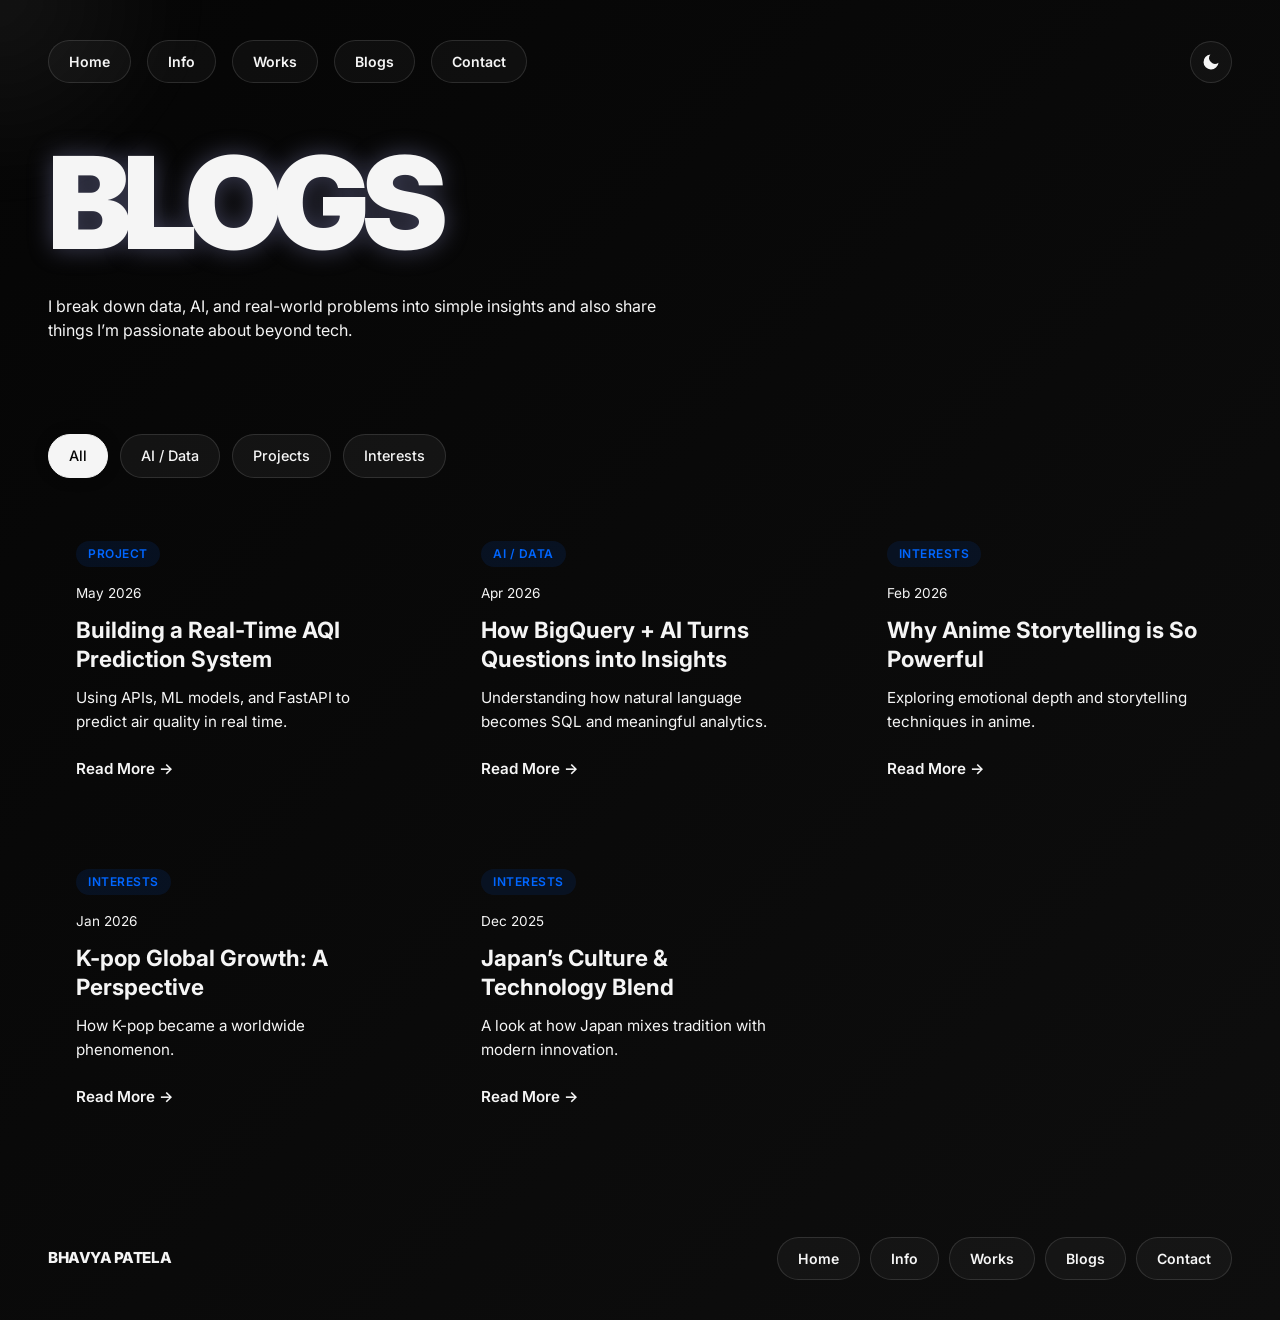
==== commit edec1a1c: "Maded blocks data manageable" ====
--- a/blogs.html
+++ b/blogs.html
@@ -38,17 +38,18 @@
         </button>
       </div>
 
+
+
       <div class="hero-title reveal show">
         <h1>Blogs</h1>
       </div>
 
       <div class="hero-bottom">
-        <div class="hero-intro reveal show" style="max-width: 800px; margin: 0 auto; text-align: center;">
-          <p>
-            I break down data, AI, and real-world problems into simple insights and also share things I’m passionate
-            about beyond tech.
-          </p>
-        </div>
+        <p>
+          I break down data, AI, and real-world problems into simple insights and also share things I’m passionate
+          about beyond tech.
+        </p>
+      </div>
       </div>
     </section>
 
@@ -156,6 +157,8 @@
   </div>
 
   <script src="script.js"></script>
+
+  <script src="blogs-data.js"></script>
   <script src="blogs.js"></script>
 </body>
 
--- a/style.css
+++ b/style.css
@@ -19,6 +19,7 @@
   --line-strong: rgba(0, 0, 0, 0.18);
   --pill: rgba(0, 0, 0, 0.025);
 }
+
 
 * {
   margin: 0;
@@ -359,10 +360,31 @@
 /* BLOGS PAGE FIX */
 .blogs-page .hero.section {
   min-height: auto;
-  padding-top: 120px;
+
+  padding-top: 40px;
   padding-bottom: 60px;
 
   display: flex;
+  flex-direction: column;
+  justify-content: flex-start;
+  gap: 18px;
+}
+
+.blogs-page .hero-nav-pills {
+  margin-top: 0;
+}
+
+.blogs-page .hero-title {
+  margin-top: -10px;
+}
+
+.blogs-page .hero-bottom {
+  margin-top: -10px;
+}
+
+display: flex;
+
+  {
   flex-direction: column;
   justify-content: flex-start;
   gap: 24px;
